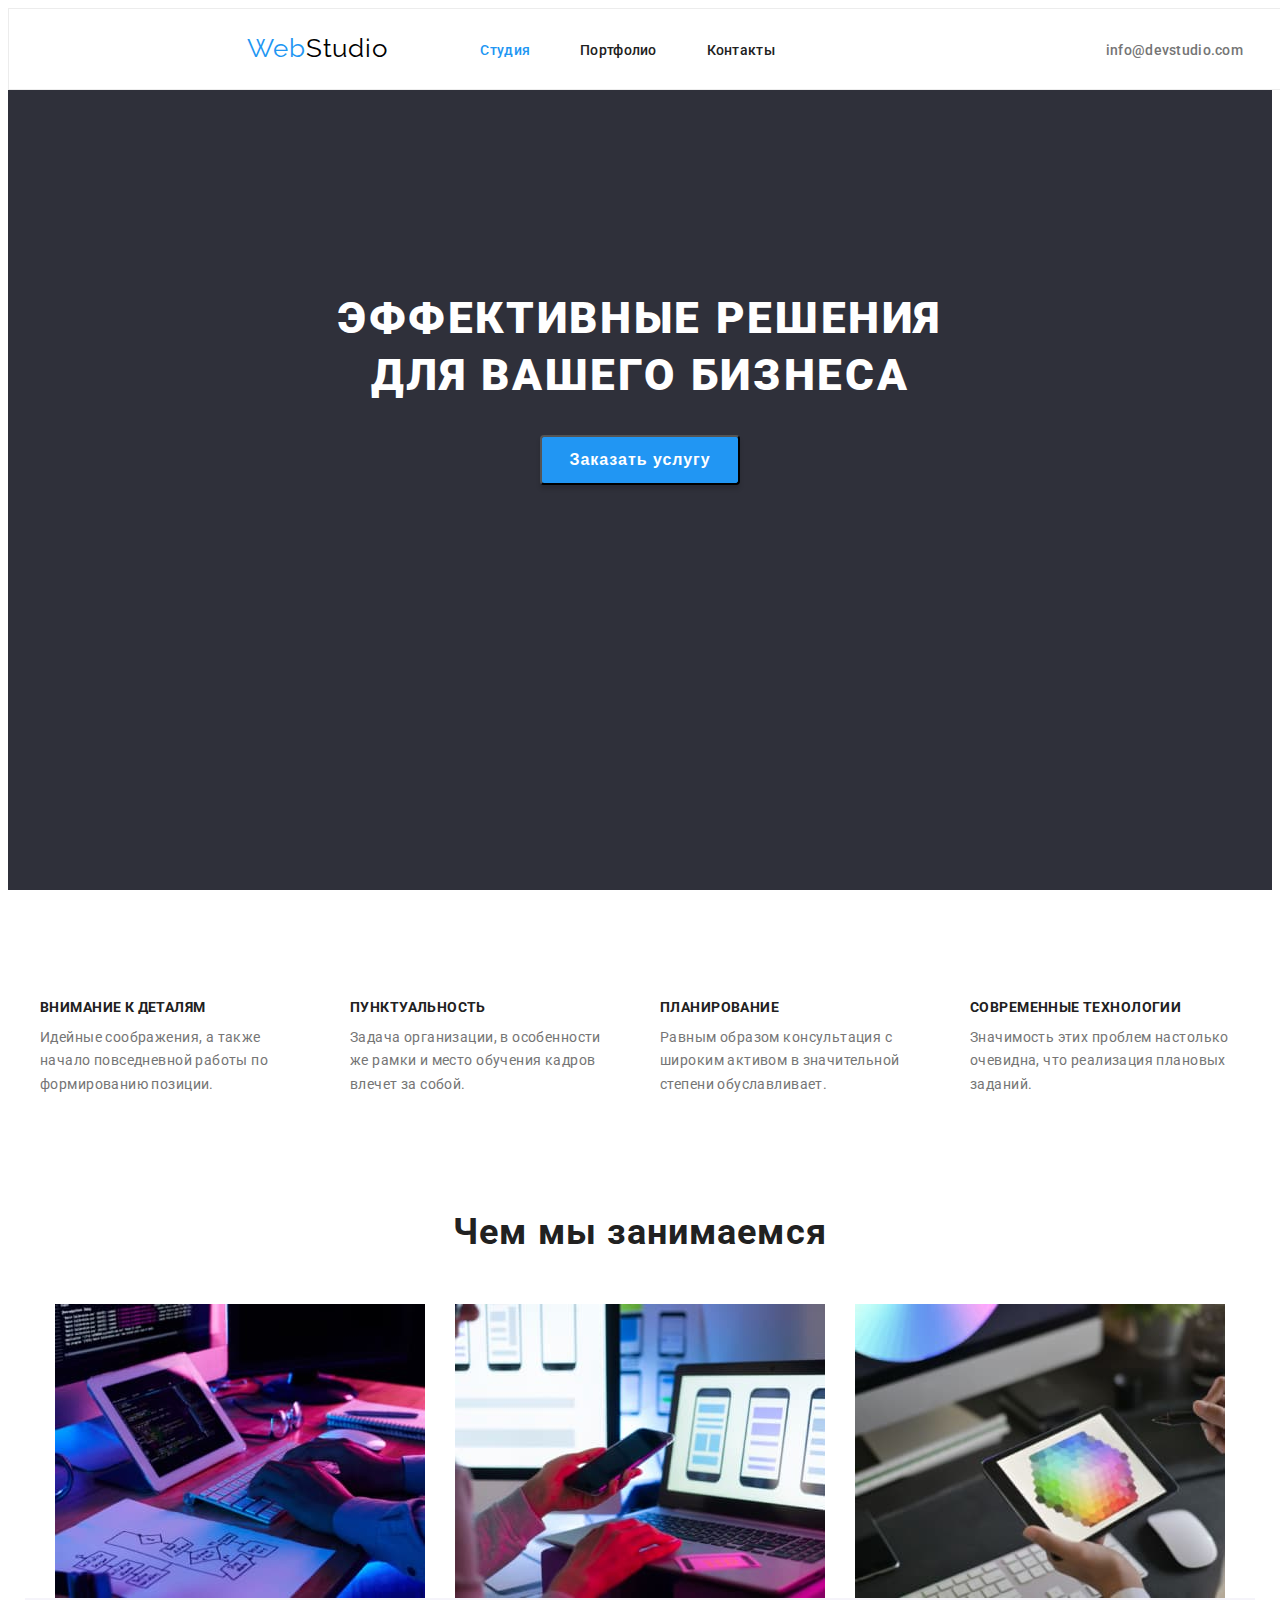
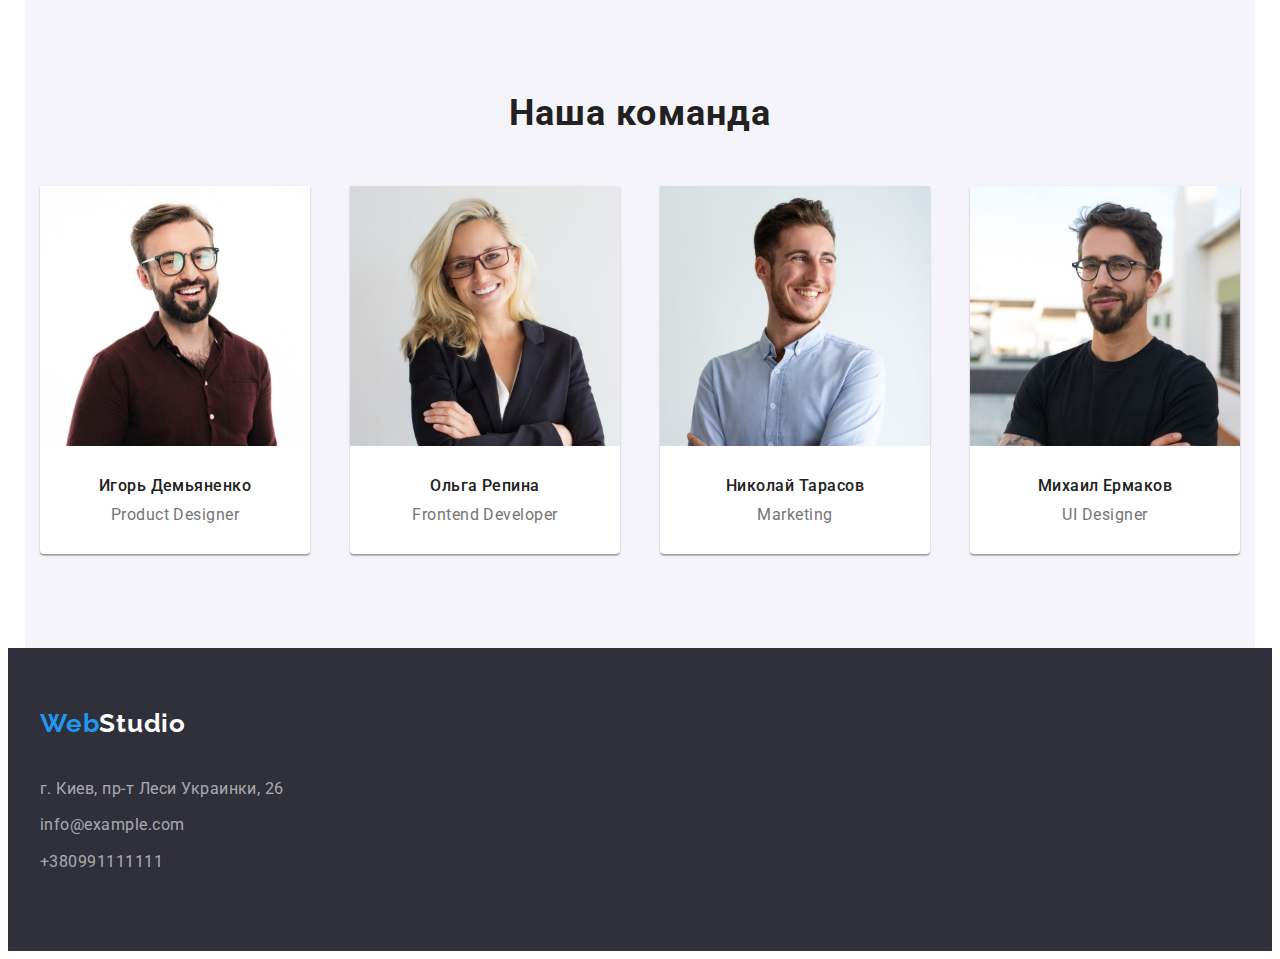
==== index.html @ 26796573 "9.12" ====
<!DOCTYPE html>
<html lang="ru">
<head>
    <meta charset="UTF-8">
    <meta http-equiv="X-UA-Compatible" content="IE=edge">
    <meta name="viewport" content="width=device-width, initial-scale=1.0">
    <title>Document</title>
    <link rel="preconnect" href="https://fonts.googleapis.com">
    <link rel="preconnect" href="https://fonts.gstatic.com" crossorigin>
    <link href="https://fonts.googleapis.com/css2?family=Raleway:wght@700&family=Roboto:wght@400;500;700;900&display=swap" rel="stylesheet">
    <link rel="stylesheet" href="https://cdnjs.cloudflare.com/ajax/libs/modern-normalize/1.1.0/modern-normalize.min.css" integrity="sha512-wpPYUAdjBVSE4KJnH1VR1HeZfpl1ub8YT/NKx4PuQ5NmX2tKuGu6U/JRp5y+Y8XG2tV+wKQpNHVUX03MfMFn9Q==" crossorigin="anonymous" referrerpolicy="no-referrer" />
    <link rel="stylesheet" href="./css/style.css">
</head>
<body class="body">

    <!--Шапка сайта-->

    <header>
        <div class="header container">
           
            <a class="logo" href=""> <span class="web-style">Web</span><span class="studio-style">Studio</span> </a>
     
            <nav class="nav-box">
                <ul class="nav-links">
                    <li class="nav-items"><a href="" class="nav-link active-page">Студия</a></li>
                    <li class="nav-items"><a href="portfolio.html" class="nav-link">Портфолио</a></li>
                    <li class="nav-items"><a href="" class="nav-link">Контакты</a></li>
                </ul>
                <ul class="link-box">
                    <li><a href="mailto:info@devstudio.com" class="link-box_mail">info@devstudio.com</a></li>
                    <li></li><a href="tel:+380961111111" class="link-box_phone">+380961111111</a></li>
                </ul>
            </nav>
        </div>

    </header>
       
    <main>
        
        <!-- Герой -->

        <section class="hero-box">
            <div class="container">
                <h1 class="slogan-box">Эффективные решения для вашего бизнеса</h1>
                <button type="button" class="button"> Заказать услугу</button>
            </div>
            
        </section>
        
        <!-- Инструменты работы -->
        
        <section class="work-tools">
            <div class="work-box">
                <ul class="work-tools_box container">
                    <li class="work-tools_list">
                        <h3 class="work-tools_name">Внимание к деталям</h3>
                        <p class="work-tools_text">Идейные соображения, а также начало повседневной работы по формированию позиции.</p>
                    </li>
                    <li class="work-tools_list">
                        <h3 class="work-tools_name">Пунктуальность</h3>
                        <p class="work-tools_text">Задача организации, в особенности же рамки и место обучения кадров влечет за собой.</p>
                    </li>
                    <li class="work-tools_list">
                        <h3 class="work-tools_name">Планирование</h3>
                        <p class="work-tools_text">Равным образом консультация с широким активом в значительной степени обуславливает.</p>
                    </li>
                    <li class="work-tools_list">
                        <h3 class="work-tools_name">Современные технологии</h3>
                        <p class="work-tools_text">Значимость этих проблем настолько очевидна, что реализация плановых заданий.</p>
                    </li>
                </ul>
            </div>
        </section>
    
        <!--Чем занимаемся-->
        
        <section class="specification container">
            <h2>Чем мы занимаемся</h2>
            <div class="specification-box">
                <ul class="specification-list">
                    <li class="specification-item"><img src="./img/box1.jpg"
                        alt="Наша-спецификация-1"
                        width="370"
                        height="294"></li>
                    <li class="specification-item"><img src="./img/box2.jpg" 
                        alt="Наша-спецификация-2"
                        width="370"
                        height="294"></li>
                    <li class="specification-item"><img src="./img/box3.jpg" 
                        alt="Наша-спецификация-3"
                        width="370"
                        height="294"></li>
                </ul>    
            </div>
        </section>
        
        <!--Наша команда-->

        <section class="team container">
            <h2 class="team-name">Наша команда</h2>
            <ul class="team-list">
                <li class="team-item">
                    <img src="./img/img1.jpg" alt="Игорь Демьяненко" 
                    width="270" 
                    height="260">
                    <div class="team-card">
                        <h3 class="team-member-name">Игорь Демьяненко</h3>
                        <p class="team-member-specification">Product Designer</p>
                    </div>
                </li>
                <li class="team-item">
                    <img src="./img/img2.jpg" alt="Ольга Репина"
                    width="270" 
                    height="260">
                    <div class="team-card">
                        <h3 class="team-member-name">Ольга Репина</h3>
                        <p class="team-member-specification">Frontend Developer</p>
                    </div>
                </li>
                <li class="team-item">
                    <img src="./img/img3.jpg" alt="Николай Тарасов"
                    width="270" 
                    height="260">
                    <div class="team-card">
                        <h3 class="team-member-name">Николай Тарасов</h3>
                        <p class="team-member-specification">Marketing</p>
                    </div>
                </li>
                <li class="team-item">
                    <img src="./img/img4.jpg" alt="Михаил Ермаков"
                    width="270" 
                    height="260">
                    <div class="team-card">
                        <h3 class="team-member-name">Михаил Ермаков</h3>
                        <p class="team-member-specification">UI Designer</p>
                    </div>
                </li>
            </ul>
        </section>
    </main>

    <!-- Футер -->

    
    <footer class="footer">
        <div class="container">
            <a class="logo-footer" href=""> <span class="web-style-footer">Web</span><span class="studio-style-footer">Studio</span> </a>
            <address>
                <ul>
                    <li class="footer-box location">
                        <p class="footer-link">г. Киев, пр-т Леси Украинки, 26</p>
                    </li>
                    <li class="footer-box">
                        <a class="footer-link" href="mailto:info@example.com">info@example.com</a>
                    </li>
                    <li class="footer-box">
                        <a class="footer-link" href="tel:+380991111111">+380991111111</a>
                    </li>
                </ul>
            </address>
        </div>
    </footer>

</body>
</html>
---- css/style.css ----
:root {
    --theme-colour: #2196F3;

    --text-primary: #212121;
    --text-secondary: #757575;
    
    --primary-font: "Roboto";
    --secondary-font: "Raleway";
}

body {
    font-family: var(--primary-font);
}

ul {list-style: none;}

a {text-decoration: none;}

address {font-style: normal;}

h1,h2,h3,p{
    margin: auto;
}

img{
    display: block;
    margin: 0;
}

ul,li{
    padding: 0px;
}

h2{
    font-weight: bold;
    font-size: 36px;
    line-height: 1.2;
    text-align: center;
    letter-spacing: 0.03em;
    color: var(--text-primary);
    }
.container{
    width: 1200px;
    margin-left: auto;
    margin-right: auto;
    padding-left: 15px;
    padding-right: 15px;
        
    }

/*Стилизирование хедера*/

    .header{
        display: flex;
        align-items: center;
        justify-content: center;
        
        width: 1600px;
        
        left: 0px;
        top: 80px;
        
        border: 1px solid #ECECEC;
    }
   
    .logo{
        font-family: var(--secondary-font), sans-serif;
        font-style: normal;
        font-size: 26px;
        line-height: 1.2;
        letter-spacing: 0.03em;
        margin-right: 93px;
        padding-top: 24px;
        padding-bottom: 25px;  
        }

    .nav-links{
        display: flex;
        margin: 0;
        margin-right: 331px;
    }
    .nav-box{
        background: #FFFFFF;
        display: flex;
        align-items: center;
        
    }
    .web-style{
        color: #2196F3;
    }
    .studio-style{
        color: #000000;
    }
    .nav-items:not(:last-child){
        margin-right: 50px;
    }

    .nav-link:hover,
    .nav-link:focus{
        color: var(--theme-colour);
        }

    .nav-link{
        font-family: var(--primary-font);
        font-style: normal;
        font-weight: 500;
        font-size: 14px;
        line-height: 1.1;
        letter-spacing: 0.02em;
        color: var(--text-primary);}

    .active-page{
        color: var(--theme-colour);
        }
    .link-box{
        display: flex;
        margin-left: auto;
    }
    
    .link-box_mail,
    .link-box_phone{
        font-family: var(--primary-font);
        font-style: normal;
        font-weight: 500;
        font-size: 14px;
        line-height: 1.1;
        letter-spacing: 0.02em;
        color: var(--text-secondary); 
        }

    .link-box_mail:hover,
    .link-box_mail:focus,
    .link-box_phone:hover,
    .link-box_phone:focus{
        color: var(--theme-colour);
        }
    
    .link-box_mail{
        margin-right: 50px;
    }

    .hero-box{
        height: 600px;
        max-width: 1600px;
        background: #2F303A;
        margin: auto;
        padding-top: 200px;
    }

    .slogan-box{
        font-weight: 900;
        font-size: 44px;
        line-height: 1.3;
        text-align: center;
        letter-spacing: 0.06em;
        text-transform: uppercase;
        color: #FFFFFF;
        width: 696px;
        padding-bottom: 30px;
        }

    .button{
        width: 200px;
        height: 50px;
        background: #2196F3;
        box-shadow: 0px 4px 4px rgba(0, 0, 0, 0.15);
        border-radius: 4px;
        font-weight: bold;
        font-size: 16px;
        line-height: 30px;
        letter-spacing: 0.06em;
        color: #FFFFFF;
        margin: auto;
        display: block;
        }

    .button:hover{
        color: #188CE8;
    }
  
        /* Стилизирование инструментов работы */

    .work-tools{ 
        margin: 0;
        padding-top: 94px;
    }
    .work-box{
        margin: 0px;
    }
    .work-tools_box{
        display: flex;
        justify-content: space-between;
        
        width: 1200px;
    }

    .work-tools_list{
        width: 270px;
        height: 101px;
    }
    .work-tools_name{
        font-weight: bold;
        font-size: 14px;
        line-height: 1.1;
        letter-spacing: 0.03em;
        text-transform: uppercase;
        color: var(--text-primary);
        padding-bottom: 10px;
        }

    .work-tools_text{
        font-weight: normal;
        font-size: 14px;
        line-height: 1.7;
        letter-spacing: 0.03em;
        color:  var(--text-secondary);
        }
    
    /* Чем занимаемся */

    
    .specification{
        padding-top: 94px; 
    }

    .specification-box{
        display: flex;
        padding-top: 50px;
    }
    .specification-list{
        width: 1200px;
        display: flex;
        justify-content: space-around;
        margin: 0px;
    }
    .specification-item{
        display: flex;
        display: inline-block;
        
    }
    
    /* Стилизироваие блока структуры команды */
        
    .team{
        background: #F5F4FA;
        padding-top: 94px;
        padding-bottom: 94px;
    }
    .team-name{
        padding-bottom: 50px;
        
    }
    
    .team-member-name{
        font-weight: 500;
        font-size: 16px;
        line-height: 1.2;
        letter-spacing: 0.03em;
        color: var(--text-primary);
        padding-top: 30px;
        display: flex;
        justify-content: center;
        }

    .team-list{
        display: flex;
        justify-content: space-between;
        margin: 0px;
        
    }
    .team-item{
        background: #FFFFFF;
        box-shadow: 0px 1px 3px rgba(0, 0, 0, 0.12), 0px 1px 1px rgba(0, 0, 0, 0.14), 0px 2px 1px rgba(0, 0, 0, 0.2);
        border-radius: 0px 0px 4px 4px
        
    }
    .team-card{
        padding-bottom: 30px;
    }

    .team-member-specification{
        font-weight: normal;
        font-size: 16px;
        line-height: 1.2;
        letter-spacing: 0.03em;
        color: var(--text-secondary);
        padding-top: 10px;
        
        display: flex;
        justify-content: center;
        }

        /* Стилизирование футера */
    
    .footer{
        background: #2F303A;
        padding-top: 60px;
        padding-bottom: 60px
         }
     
    .logo-footer{
        display: inline-block;
        font-family: Raleway, sans-serif;
        font-style: normal;
        font-weight: 700;
        font-size: 26px;
        line-height: 1.2;
        letter-spacing: 0.03em;
        margin-bottom: 20px;
        }

    .footer-link{
        display: inline-block;
        font-style: normal;
        font-weight: 400;
        line-height: 1.7;
        letter-spacing: 0.03em;
        color: rgba(255, 255, 255, 0.6);
        }

    
    .footer-box{
        margin-bottom: 9px;
        }

    .footer-box:last-child {
        margin-bottom: 0;
        }

    .footer-link:hover,
    .footer-link:focus {
        color: #FFFFFF;
        }
    

    .studio-style-footer{
        font-weight: bold;
        font-size: 26px;
        line-height: 1.2;
        letter-spacing: 0.03em;
        color: #FFFFFF;
        }

    .logo-footer{
        font-weight: bold;
        font-size: 26px;
        line-height: 1.2;
        letter-spacing: 0.03em;
        color: #FFFFFF;
        }

    .web-style-footer{
        font-family: var(--secondary-font), sans-serif;
        font-size: 26px;
        line-height: 1.2;
        letter-spacing: 0.03em;
        color: #2196F3;
        }
      
    /* Стилизирование кнопок портфолио */

    .buttons{
        display: flex;
        justify-content: center;
        margin-top: 97px;
        margin-bottom: 50px;
    }

    .button-portfolio{
        font-family: var(--primary-font);
        font-weight: 500;
        font-size: 16px;
        line-height: 1.6;
        text-align: center;
        letter-spacing: 0.03em; 
        color: var(--text-primary);
        margin-right: 5px;
        padding-left: 22px;
        padding-right: 22px;
        height: 38px;
        background: #F5F4FA;
        border-radius: 4px;
        border: none;
    }

    .project{
        display: flex;
        flex-wrap: wrap;
        margin-top: 34px;
    }

    .project-name{
        font-family: var(--primary-font);
        font-style: normal;
        font-weight: bold;
        font-size: 18px;
        line-height: 2;
        letter-spacing: 0.06em;
        color: var(--text-primary);
        
    }
   .project-work{
        font-family: var(--primary-font);
        font-style: normal;
        font-weight: normal;
        font-size: 16px;
        line-height: 1.8;
        letter-spacing: 0.03em;
        color: var(--text-secondary);
        
    }
    .project-list{
        background: #FFFFFF;
       
        box-sizing: border-box;
        margin-bottom: 30px;
        margin-right: 30px;
    }
    .project-list:nth-child(3n+3) {
        margin-right: 0px;
    }
    
    .project-text{
       padding: 24px 20px 24px 20px; 
       border: 1px solid #EEEEEE;
    }
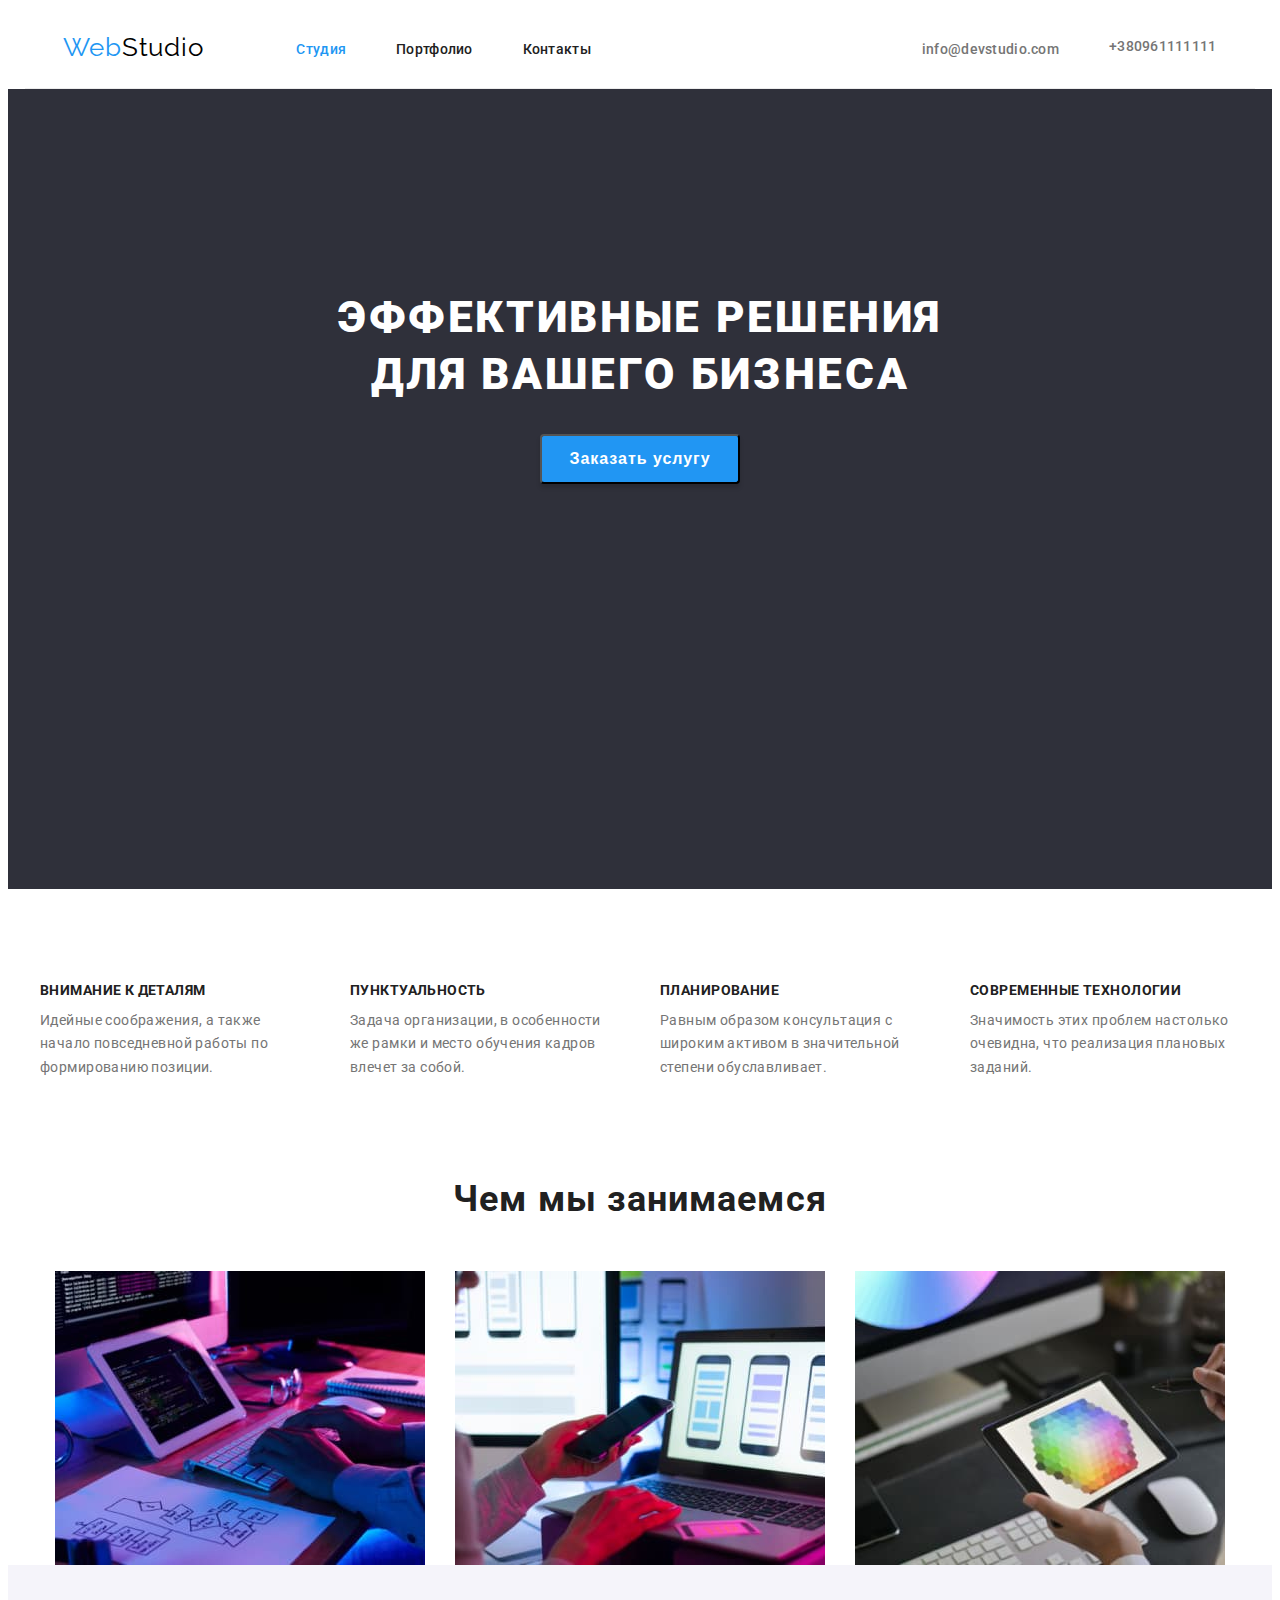
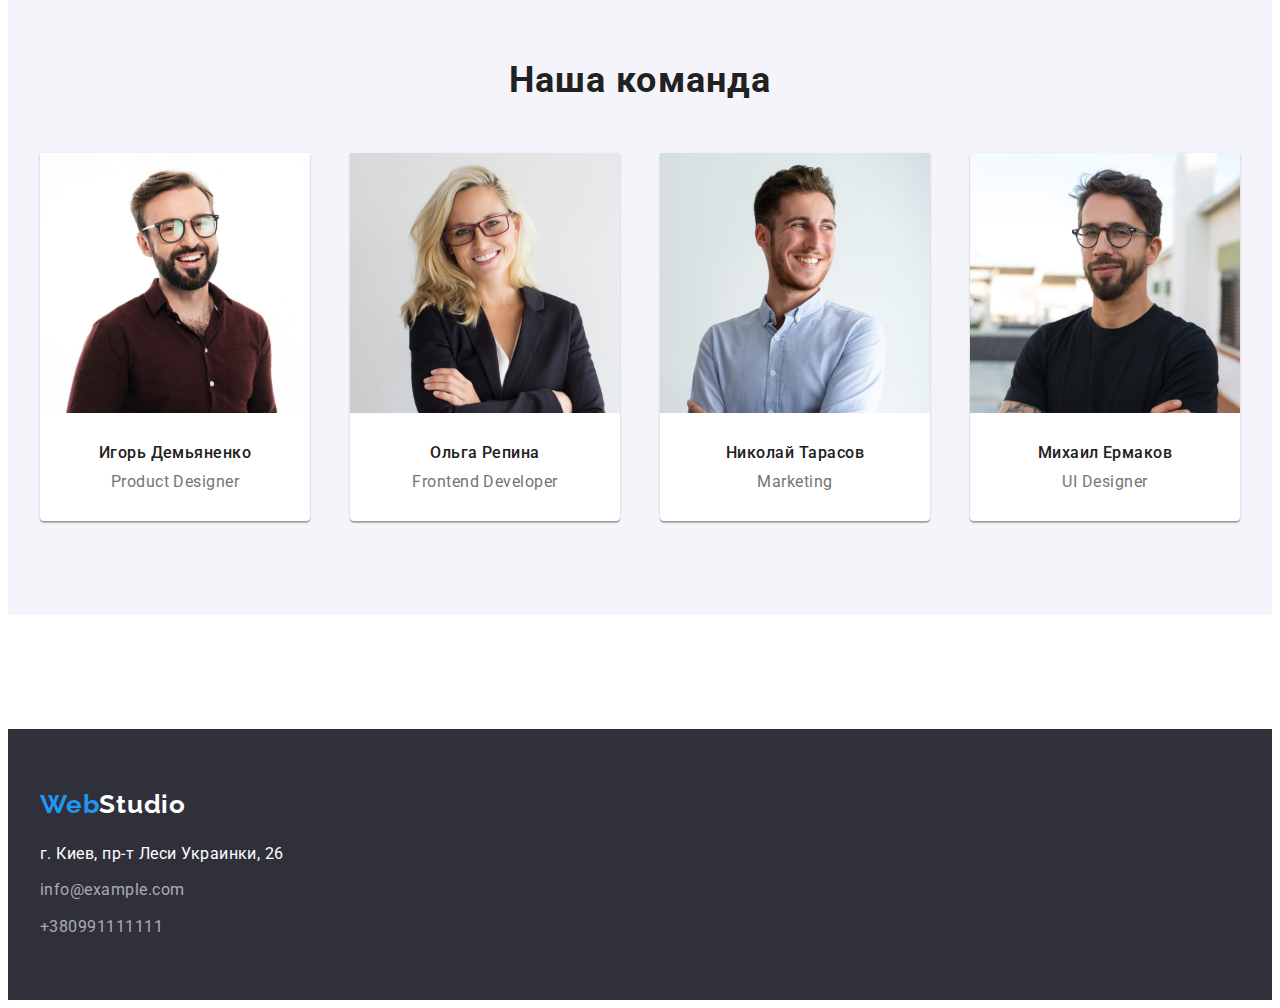
==== commit ac21ff24: "10,12,,,,15,13" ====
--- a/index.html
+++ b/index.html
@@ -15,7 +15,7 @@
 
     <!--Шапка сайта-->
 
-    <header>
+    <header class="head">
         <div class="header container">
            
             <a class="logo" href=""> <span class="web-style">Web</span><span class="studio-style">Studio</span> </a>
@@ -50,8 +50,8 @@
         <!-- Инструменты работы -->
         
         <section class="work-tools">
-            <div class="work-box">
-                <ul class="work-tools_box container">
+            <div class="container">
+                <ul class="work-tools_box ">
                     <li class="work-tools_list">
                         <h3 class="work-tools_name">Внимание к деталям</h3>
                         <p class="work-tools_text">Идейные соображения, а также начало повседневной работы по формированию позиции.</p>
@@ -74,9 +74,9 @@
     
         <!--Чем занимаемся-->
         
-        <section class="specification container">
+        <section class="specification">
             <h2>Чем мы занимаемся</h2>
-            <div class="specification-box">
+            <div class="specification-box container">
                 <ul class="specification-list">
                     <li class="specification-item"><img src="./img/box1.jpg"
                         alt="Наша-спецификация-1"
@@ -96,46 +96,48 @@
         
         <!--Наша команда-->
 
-        <section class="team container">
-            <h2 class="team-name">Наша команда</h2>
-            <ul class="team-list">
-                <li class="team-item">
-                    <img src="./img/img1.jpg" alt="Игорь Демьяненко" 
-                    width="270" 
-                    height="260">
-                    <div class="team-card">
-                        <h3 class="team-member-name">Игорь Демьяненко</h3>
-                        <p class="team-member-specification">Product Designer</p>
-                    </div>
-                </li>
-                <li class="team-item">
-                    <img src="./img/img2.jpg" alt="Ольга Репина"
-                    width="270" 
-                    height="260">
-                    <div class="team-card">
-                        <h3 class="team-member-name">Ольга Репина</h3>
-                        <p class="team-member-specification">Frontend Developer</p>
-                    </div>
-                </li>
-                <li class="team-item">
-                    <img src="./img/img3.jpg" alt="Николай Тарасов"
-                    width="270" 
-                    height="260">
-                    <div class="team-card">
-                        <h3 class="team-member-name">Николай Тарасов</h3>
-                        <p class="team-member-specification">Marketing</p>
-                    </div>
-                </li>
-                <li class="team-item">
-                    <img src="./img/img4.jpg" alt="Михаил Ермаков"
-                    width="270" 
-                    height="260">
-                    <div class="team-card">
-                        <h3 class="team-member-name">Михаил Ермаков</h3>
-                        <p class="team-member-specification">UI Designer</p>
-                    </div>
-                </li>
-            </ul>
+        <section class="team">
+            <div class="container">
+                <h2 class="team-name">Наша команда</h2>
+                <ul class="team-list">
+                    <li class="team-item">
+                        <img src="./img/img1.jpg" alt="Игорь Демьяненко" 
+                        width="270" 
+                        height="260">
+                        <div class="team-card">
+                            <h3 class="team-member-name">Игорь Демьяненко</h3>
+                            <p class="team-member-specification">Product Designer</p>
+                        </div>
+                    </li>
+                    <li class="team-item">
+                        <img src="./img/img2.jpg" alt="Ольга Репина"
+                        width="270" 
+                        height="260">
+                        <div class="team-card">
+                            <h3 class="team-member-name">Ольга Репина</h3>
+                            <p class="team-member-specification">Frontend Developer</p>
+                        </div>
+                    </li>
+                    <li class="team-item">
+                        <img src="./img/img3.jpg" alt="Николай Тарасов"
+                        width="270" 
+                        height="260">
+                        <div class="team-card">
+                            <h3 class="team-member-name">Николай Тарасов</h3>
+                            <p class="team-member-specification">Marketing</p>
+                        </div>
+                    </li>
+                    <li class="team-item">
+                        <img src="./img/img4.jpg" alt="Михаил Ермаков"
+                        width="270" 
+                        height="260">
+                        <div class="team-card">
+                            <h3 class="team-member-name">Михаил Ермаков</h3>
+                            <p class="team-member-specification">UI Designer</p>
+                        </div>
+                    </li>
+                </ul>
+            </div>
         </section>
     </main>
 
@@ -147,8 +149,8 @@
             <a class="logo-footer" href=""> <span class="web-style-footer">Web</span><span class="studio-style-footer">Studio</span> </a>
             <address>
                 <ul>
-                    <li class="footer-box location">
-                        <p class="footer-link">г. Киев, пр-т Леси Украинки, 26</p>
+                    <li class="footer-box">
+                        <p class="footer-link location">г. Киев, пр-т Леси Украинки, 26</p>
                     </li>
                     <li class="footer-box">
                         <a class="footer-link" href="mailto:info@example.com">info@example.com</a>
--- a/css/style.css
+++ b/css/style.css
@@ -12,7 +12,10 @@
     font-family: var(--primary-font);
 }
 
-ul {list-style: none;}
+ul,li {
+    list-style: none;
+    margin: 0px;
+}
 
 a {text-decoration: none;}
 
@@ -54,15 +57,11 @@
         display: flex;
         align-items: center;
         justify-content: center;
-        
-        width: 1600px;
-        
         left: 0px;
         top: 80px;
-        
-        border: 1px solid #ECECEC;
-    }
-   
+        border-bottom: 1px solid #ECECEC;
+    }
+    
     .logo{
         font-family: var(--secondary-font), sans-serif;
         font-style: normal;
@@ -182,16 +181,12 @@
 
     .work-tools{ 
         margin: 0;
-        padding-top: 94px;
-    }
-    .work-box{
-        margin: 0px;
-    }
+        margin-top: 94px;
+    }
+    
     .work-tools_box{
         display: flex;
         justify-content: space-between;
-        
-        width: 1200px;
     }
 
     .work-tools_list{
@@ -205,7 +200,7 @@
         letter-spacing: 0.03em;
         text-transform: uppercase;
         color: var(--text-primary);
-        padding-bottom: 10px;
+        margin-bottom: 10px;
         }
 
     .work-tools_text{
@@ -220,12 +215,12 @@
 
     
     .specification{
-        padding-top: 94px; 
+        margin-top: 94px; 
     }
 
     .specification-box{
         display: flex;
-        padding-top: 50px;
+        margin-top: 50px;
     }
     .specification-list{
         width: 1200px;
@@ -245,9 +240,10 @@
         background: #F5F4FA;
         padding-top: 94px;
         padding-bottom: 94px;
+        margin-bottom: 114px;
     }
     .team-name{
-        padding-bottom: 50px;
+        margin-bottom: 50px;
         
     }
     
@@ -271,11 +267,10 @@
     .team-item{
         background: #FFFFFF;
         box-shadow: 0px 1px 3px rgba(0, 0, 0, 0.12), 0px 1px 1px rgba(0, 0, 0, 0.14), 0px 2px 1px rgba(0, 0, 0, 0.2);
-        border-radius: 0px 0px 4px 4px
-        
+        border-radius: 0px 0px 4px 4px 
     }
     .team-card{
-        padding-bottom: 30px;
+        margin-bottom: 30px;
     }
 
     .team-member-specification{
@@ -317,7 +312,9 @@
         letter-spacing: 0.03em;
         color: rgba(255, 255, 255, 0.6);
         }
-
+    .location{
+        color: #FFFFFF;
+    }
     
     .footer-box{
         margin-bottom: 9px;
@@ -362,8 +359,7 @@
     .buttons{
         display: flex;
         justify-content: center;
-        margin-top: 97px;
-        margin-bottom: 50px;
+        padding-top: 99px;
     }
 
     .button-portfolio{
@@ -421,9 +417,13 @@
     }
     
     .project-text{
-       padding: 24px 20px 24px 20px; 
+       padding: 20px 24px 20px 24px; 
        border: 1px solid #EEEEEE;
     }
+    .portfolio-box{
+        
+        padding-bottom: 89px;
+    }
     
     
     
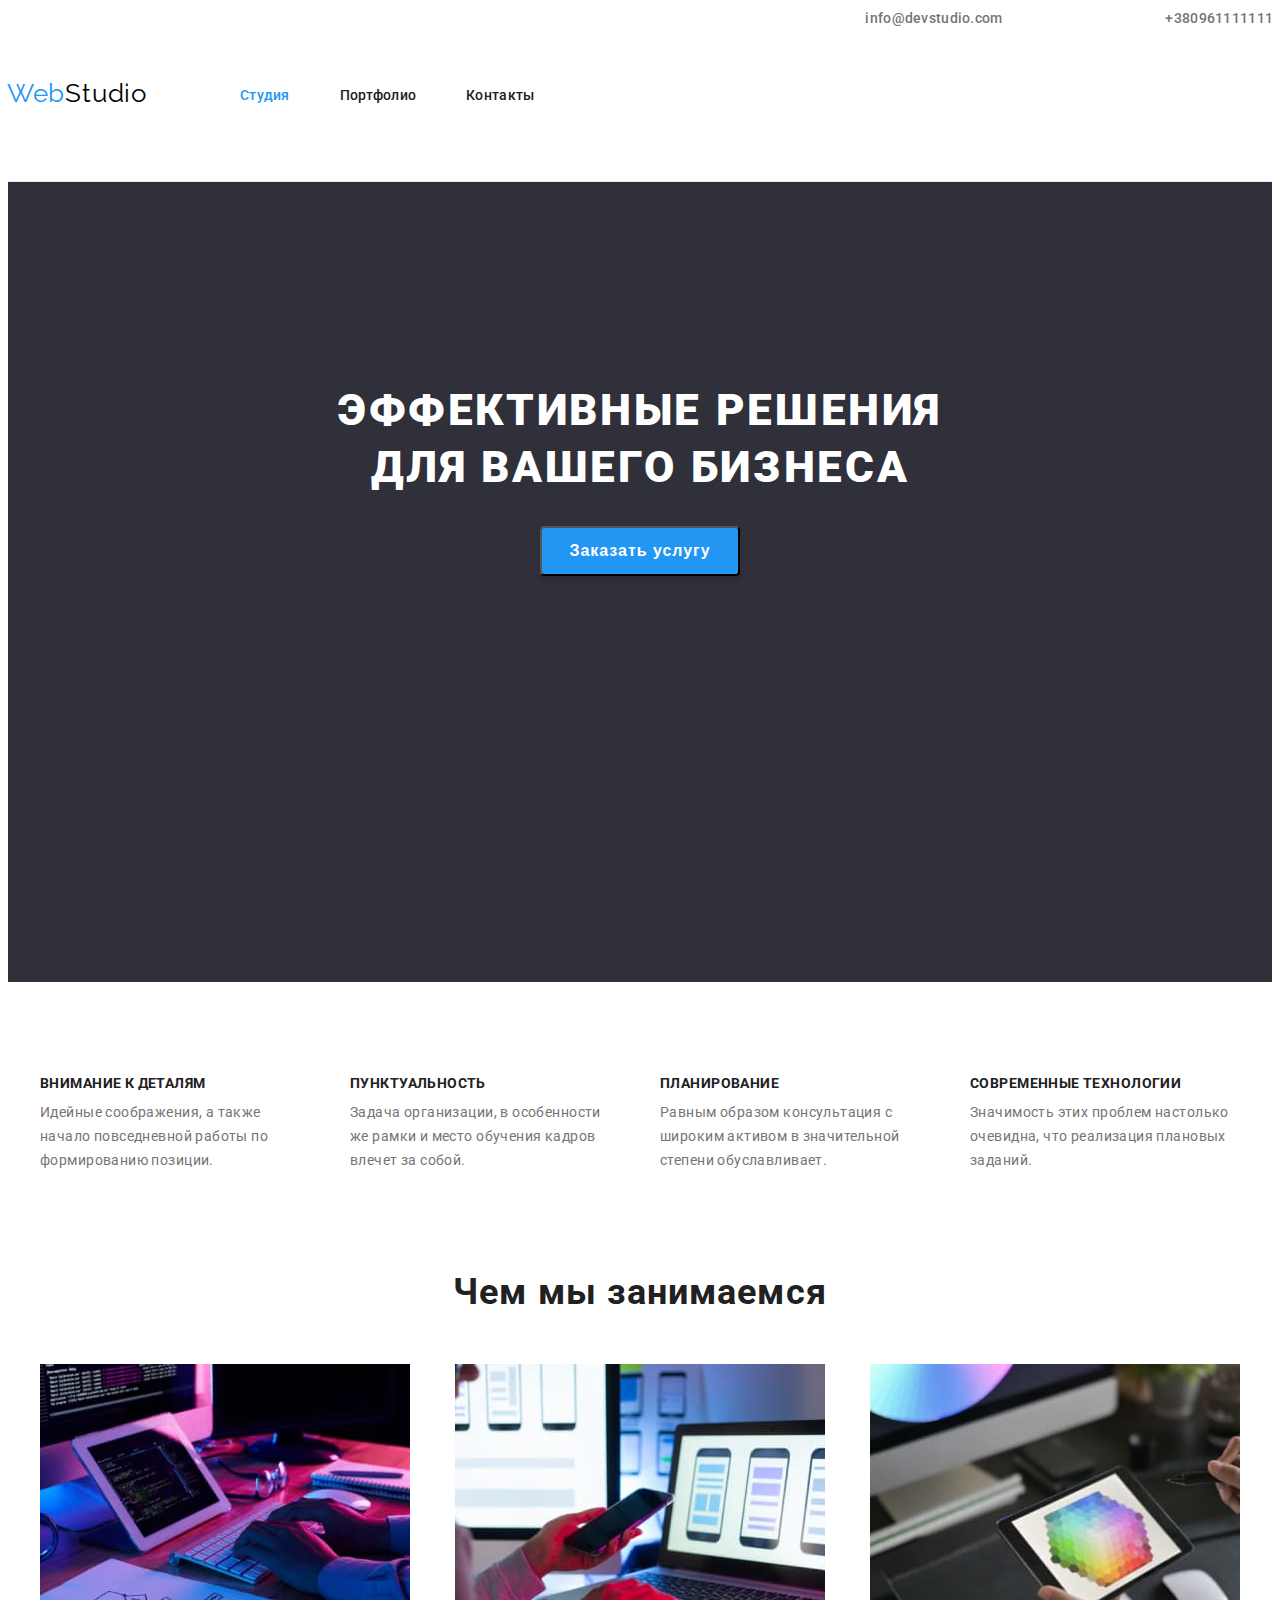
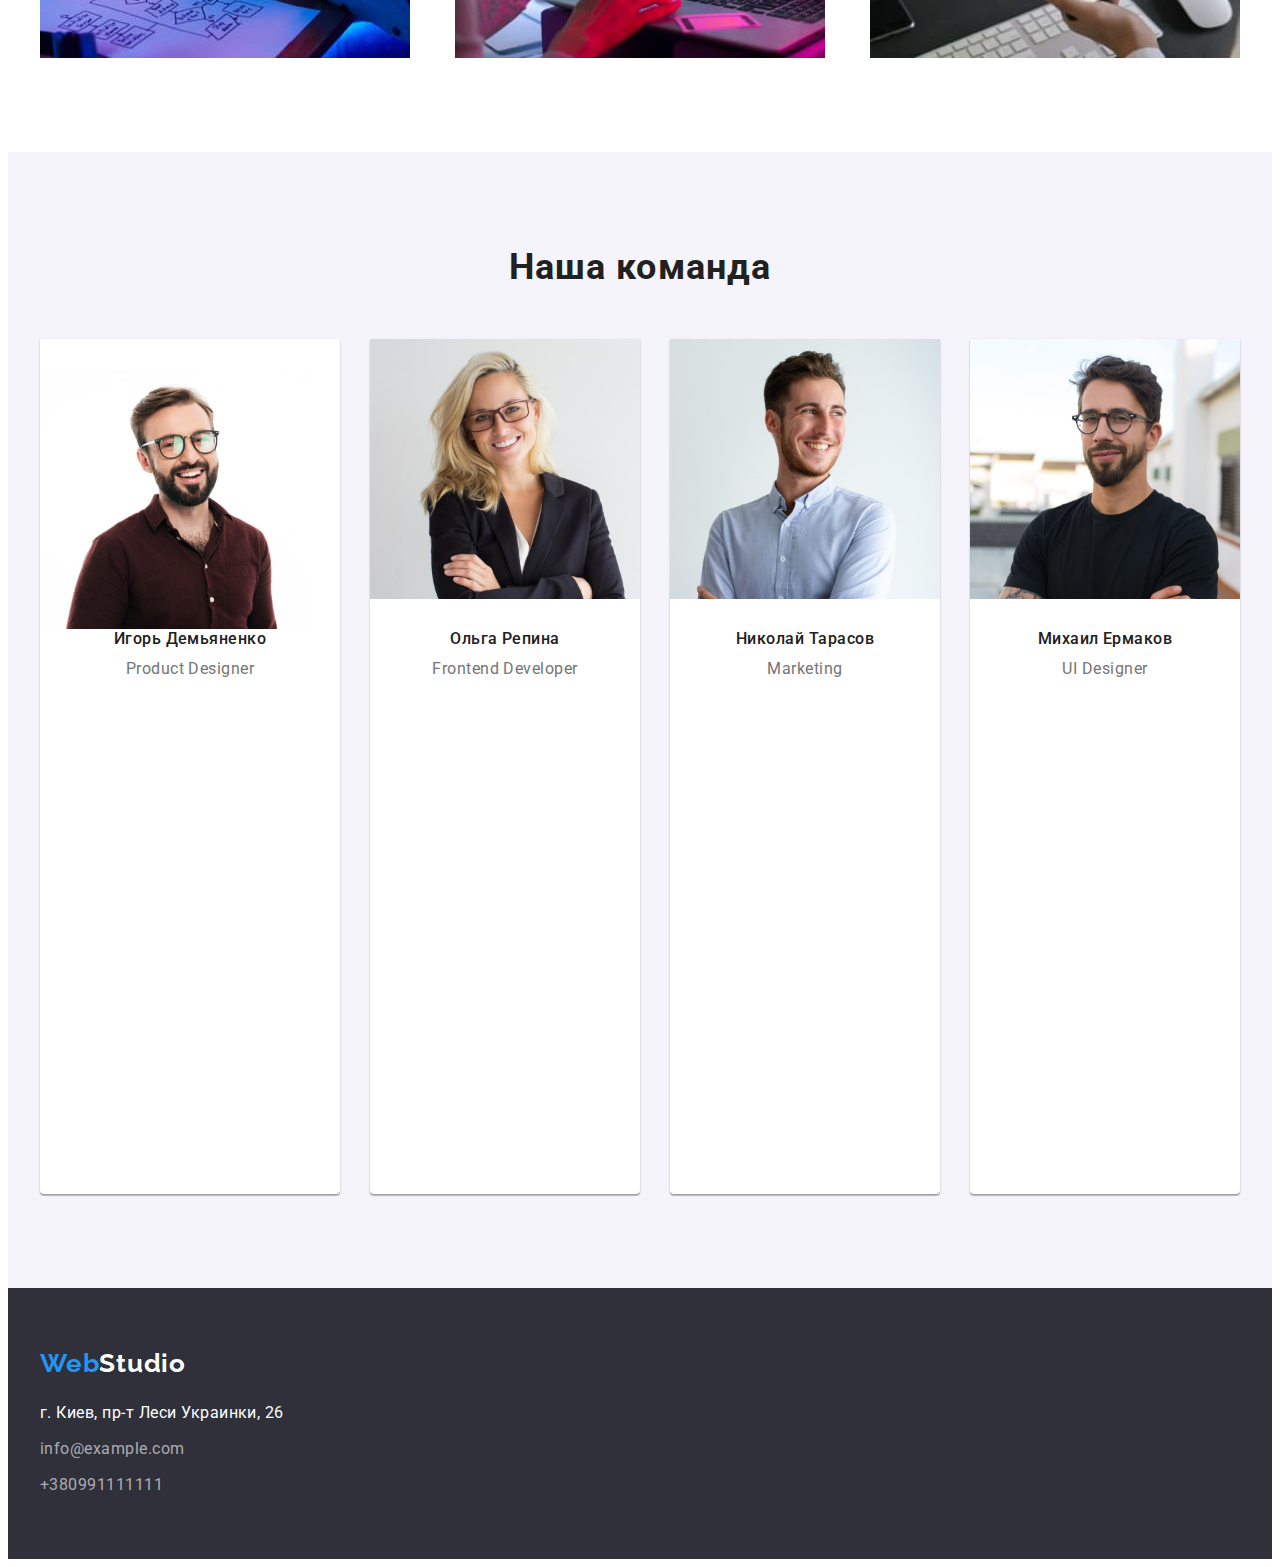
==== commit badbc727: "22:22" ====
--- a/index.html
+++ b/index.html
@@ -18,17 +18,26 @@
     <header class="head">
         <div class="header container">
            
-            <a class="logo" href=""> <span class="web-style">Web</span><span class="studio-style">Studio</span> </a>
+            <a class="logo" href="index.html"> <span class="web-style">Web</span><span class="studio-style">Studio</span> </a>
      
             <nav class="nav-box">
                 <ul class="nav-links">
-                    <li class="nav-items"><a href="" class="nav-link active-page">Студия</a></li>
+                    <li class="nav-items"><a href="index.html" class="nav-link active-page">Студия</a></li>
                     <li class="nav-items"><a href="portfolio.html" class="nav-link">Портфолио</a></li>
                     <li class="nav-items"><a href="" class="nav-link">Контакты</a></li>
                 </ul>
                 <ul class="link-box">
-                    <li><a href="mailto:info@devstudio.com" class="link-box_mail">info@devstudio.com</a></li>
-                    <li></li><a href="tel:+380961111111" class="link-box_phone">+380961111111</a></li>
+                    <li>
+                        <a href="mailto:info@devstudio.com" class="link-box_mail">info@devstudio.com</a>
+                        <a href="">
+                            <svg>
+                                <use href="img/svg/envelope.svg#icon-envelope"></use>
+                            </svg>
+                        </a>
+                    </li>
+                    <li>
+                        <a href="tel:+380961111111" class="link-box_phone">+380961111111</a>
+                    </li>
                 </ul>
             </nav>
         </div>
@@ -75,39 +84,74 @@
         <!--Чем занимаемся-->
         
         <section class="specification">
-            <h2>Чем мы занимаемся</h2>
-            <div class="specification-box container">
-                <ul class="specification-list">
-                    <li class="specification-item"><img src="./img/box1.jpg"
-                        alt="Наша-спецификация-1"
-                        width="370"
-                        height="294"></li>
-                    <li class="specification-item"><img src="./img/box2.jpg" 
-                        alt="Наша-спецификация-2"
-                        width="370"
-                        height="294"></li>
-                    <li class="specification-item"><img src="./img/box3.jpg" 
-                        alt="Наша-спецификация-3"
-                        width="370"
-                        height="294"></li>
-                </ul>    
-            </div>
+            <div class="container">
+                <h2>Чем мы занимаемся</h2>
+                <div class="specification-box">
+                    <ul class="specification-list">
+                        <li class="specification-item"><img src="./img/box1.jpg"
+                            alt="Наша-спецификация-1"
+                            width="370"
+                            height="294"></li>
+                        <li class="specification-item"><img src="./img/box2.jpg" 
+                            alt="Наша-спецификация-2"
+                            width="370"
+                            height="294"></li>
+                        <li class="specification-item"><img src="./img/box3.jpg" 
+                            alt="Наша-спецификация-3"
+                            width="370"
+                            height="294"></li>
+                    </ul>    
+                </div>
+            </div>
+            
         </section>
         
         <!--Наша команда-->
 
         <section class="team">
-            <div class="container">
-                <h2 class="team-name">Наша команда</h2>
+            <h2 class="team-name">Наша команда</h2>
+            <div class="container">
                 <ul class="team-list">
                     <li class="team-item">
-                        <img src="./img/img1.jpg" alt="Игорь Демьяненко" 
-                        width="270" 
-                        height="260">
-                        <div class="team-card">
+                        
+                        <div class="team-card">
+                            <img src="./img/img1.jpg" alt="Игорь Демьяненко" 
+                            width="270" 
+                            height="260">
                             <h3 class="team-member-name">Игорь Демьяненко</h3>
                             <p class="team-member-specification">Product Designer</p>
-                        </div>
+                            <ul class="social-links">
+                                <li class="social-link">
+                                    <a class="link-icon" href="#">
+                                        <svg class="social-icon" width="20" height="20">
+                                            <use href="./img/svg/instagram.svg#icon-instagram-2"></use>
+                                        </svg>
+                                    </a>
+                                </li>
+                                <li>
+                                    <a href="#">
+                                        <svg>
+                                            <use href=""></use>
+                                        </svg>
+                                    </a>
+                                </li>
+                                <li>
+                                    <a href="#">
+                                        <svg>
+                                            <use href=""></use>
+                                        </svg>
+                                    </a>
+                                </li>
+                                <li>
+                                    <a href="#">
+                                        <svg>
+                                            <use href=""></use>
+                                        </svg>
+                                    </a>
+                                </li>
+                            </ul>
+                        </div>
+                        
                     </li>
                     <li class="team-item">
                         <img src="./img/img2.jpg" alt="Ольга Репина"
@@ -146,7 +190,7 @@
     
     <footer class="footer">
         <div class="container">
-            <a class="logo-footer" href=""> <span class="web-style-footer">Web</span><span class="studio-style-footer">Studio</span> </a>
+            <a class="logo-footer" href="index.html"> <span class="web-style-footer">Web</span><span class="studio-style-footer">Studio</span> </a>
             <address>
                 <ul>
                     <li class="footer-box">
--- a/css/style.css
+++ b/css/style.css
@@ -53,13 +53,17 @@
 
 /*Стилизирование хедера*/
 
+    .head{
+        border-bottom: 1px solid #ECECEC;
+    }
+
     .header{
         display: flex;
         align-items: center;
         justify-content: center;
         left: 0px;
         top: 80px;
-        border-bottom: 1px solid #ECECEC;
+        
     }
     
     .logo{
@@ -140,7 +144,7 @@
 
     .hero-box{
         height: 600px;
-        max-width: 1600px;
+        /* max-width: 1600px; */
         background: #2F303A;
         margin: auto;
         padding-top: 200px;
@@ -181,7 +185,7 @@
 
     .work-tools{ 
         margin: 0;
-        margin-top: 94px;
+        padding-top: 94px;
     }
     
     .work-tools_box{
@@ -215,7 +219,8 @@
 
     
     .specification{
-        margin-top: 94px; 
+        padding-top: 94px; 
+        padding-bottom: 94px;
     }
 
     .specification-box{
@@ -225,7 +230,7 @@
     .specification-list{
         width: 1200px;
         display: flex;
-        justify-content: space-around;
+        justify-content: space-between;
         margin: 0px;
     }
     .specification-item{
@@ -240,7 +245,6 @@
         background: #F5F4FA;
         padding-top: 94px;
         padding-bottom: 94px;
-        margin-bottom: 114px;
     }
     .team-name{
         margin-bottom: 50px;
@@ -253,7 +257,6 @@
         line-height: 1.2;
         letter-spacing: 0.03em;
         color: var(--text-primary);
-        padding-top: 30px;
         display: flex;
         justify-content: center;
         }
@@ -271,6 +274,7 @@
     }
     .team-card{
         margin-bottom: 30px;
+        margin-top: 30px;
     }
 
     .team-member-specification{
@@ -359,7 +363,7 @@
     .buttons{
         display: flex;
         justify-content: center;
-        padding-top: 99px;
+        margin-bottom: 50px;
     }
 
     .button-portfolio{
@@ -382,7 +386,7 @@
     .project{
         display: flex;
         flex-wrap: wrap;
-        margin-top: 34px;
+        
     }
 
     .project-name{
@@ -423,8 +427,9 @@
     .portfolio-box{
         
         padding-bottom: 89px;
-    }
-    
-    
-    
-    +        padding-top: 99px;
+        margin-bottom: 34px;
+    }
+    
+    
+    /* SVG файлы */
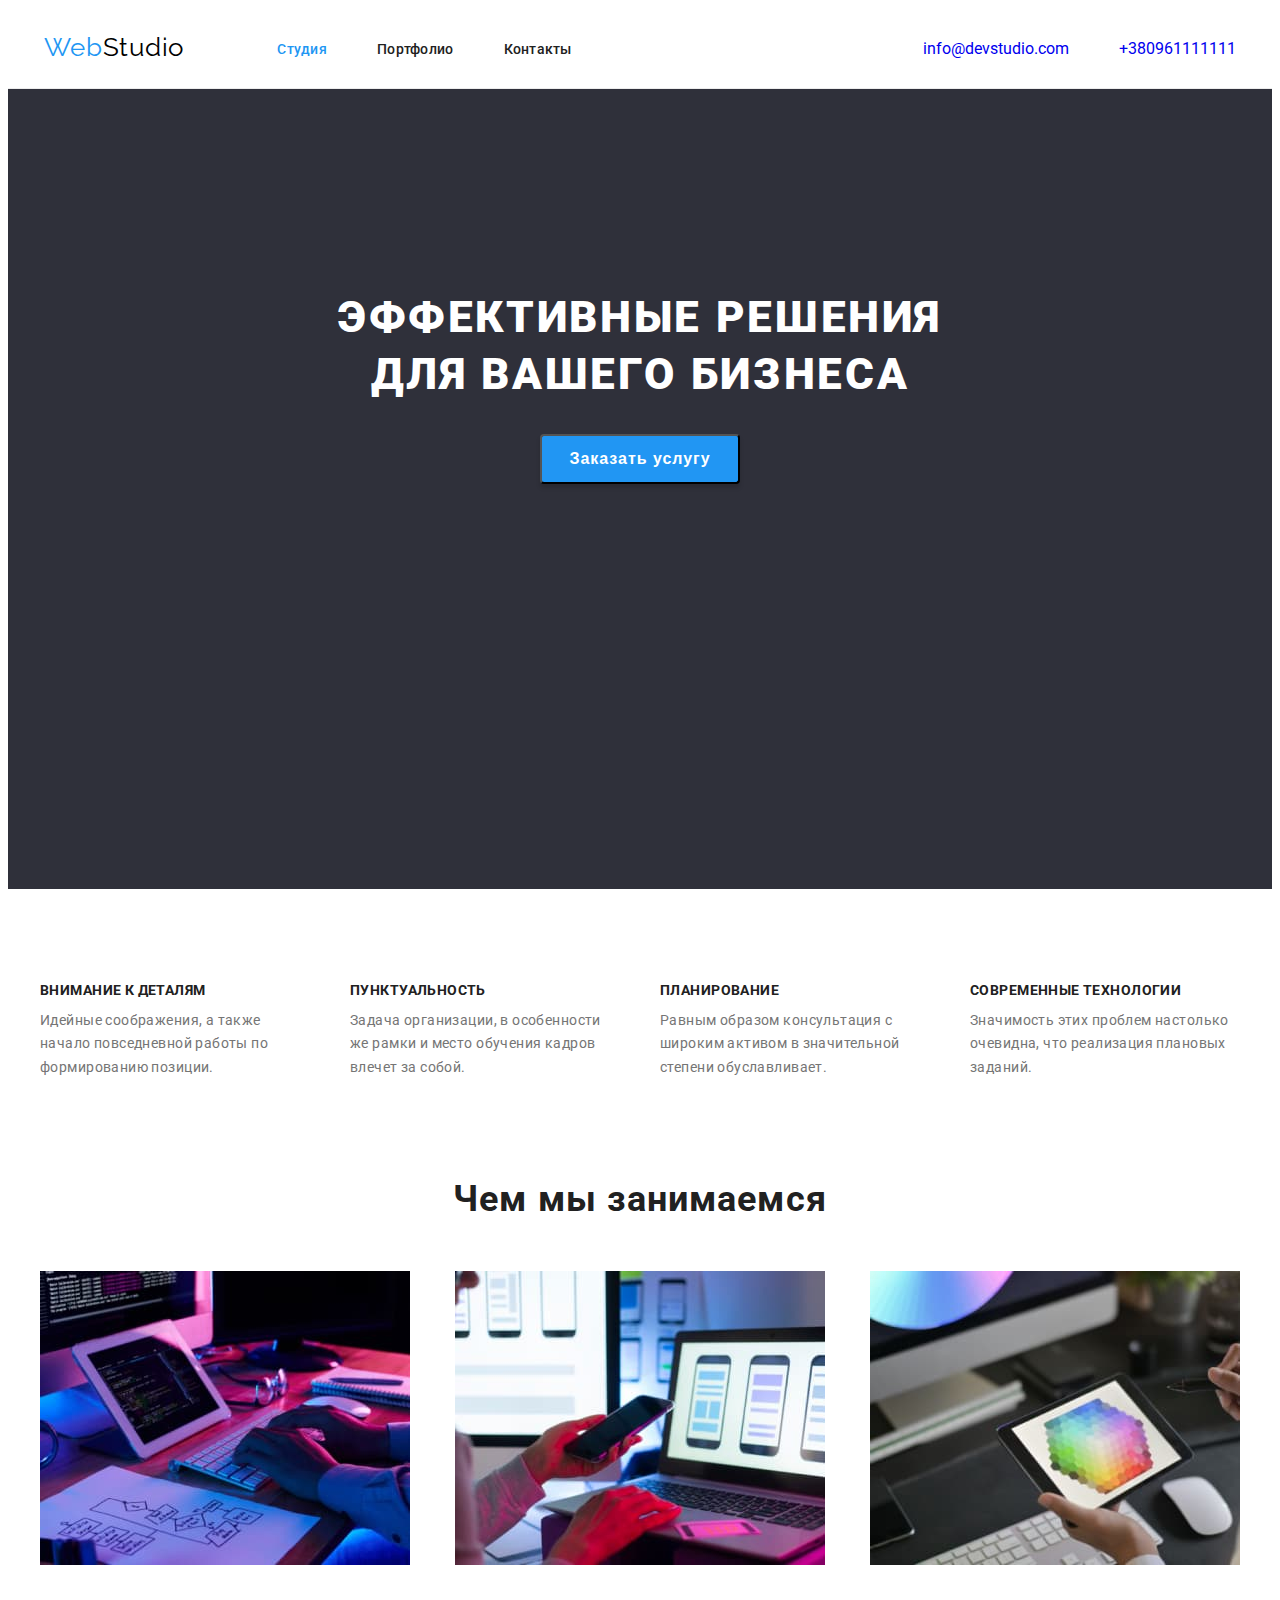
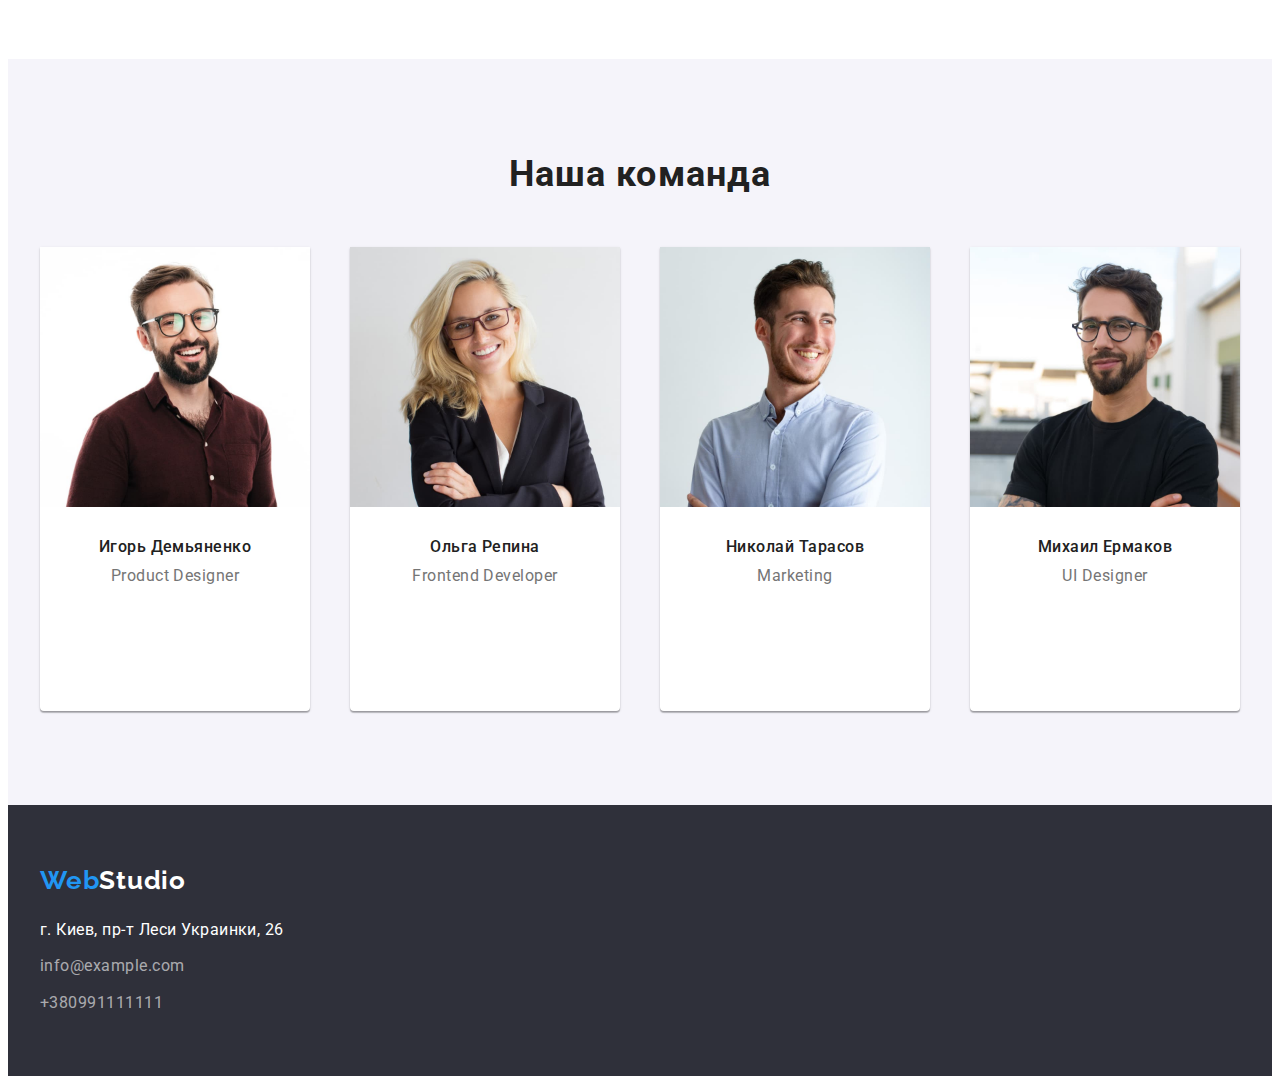
==== commit 0e4edd81: "Добавляем иконки" ====
--- a/index.html
+++ b/index.html
@@ -27,12 +27,12 @@
                     <li class="nav-items"><a href="" class="nav-link">Контакты</a></li>
                 </ul>
                 <ul class="link-box">
-                    <li>
-                        <a href="mailto:info@devstudio.com" class="link-box_mail">info@devstudio.com</a>
-                        <a href="">
-                            <svg>
-                                <use href="img/svg/envelope.svg#icon-envelope"></use>
+                    <li class="mail">
+                        <a href="mailto:info@devstudio.com" class="link-box_mail">
+                            <svg class="card-icon" width="16" height="12">
+                                <use href="./img/svg/envelope.svg#icon-envelope"></use>
                             </svg>
+                            info@devstudio.com
                         </a>
                     </li>
                     <li>
@@ -113,7 +113,6 @@
             <div class="container">
                 <ul class="team-list">
                     <li class="team-item">
-                        
                         <div class="team-card">
                             <img src="./img/img1.jpg" alt="Игорь Демьяненко" 
                             width="270" 
@@ -128,24 +127,24 @@
                                         </svg>
                                     </a>
                                 </li>
-                                <li>
-                                    <a href="#">
-                                        <svg>
-                                            <use href=""></use>
-                                        </svg>
-                                    </a>
-                                </li>
-                                <li>
-                                    <a href="#">
-                                        <svg>
-                                            <use href=""></use>
-                                        </svg>
-                                    </a>
-                                </li>
-                                <li>
-                                    <a href="#">
-                                        <svg>
-                                            <use href=""></use>
+                                <li class="social-link">
+                                    <a class="link-icon" href="#">
+                                        <svg class="social-icon" width="20" height="20">
+                                            <use href="./img/svg/instagram.svg#icon-instagram-2"></use>
+                                        </svg>
+                                    </a>
+                                </li>
+                                <li class="social-link">
+                                    <a class="link-icon" href="#">
+                                        <svg class="social-icon" width="20" height="20">
+                                            <use href="./img/svg/instagram.svg#icon-instagram-2"></use>
+                                        </svg>
+                                    </a>
+                                </li>
+                                <li class="social-link">
+                                    <a class="link-icon" href="#">
+                                        <svg class="social-icon" width="20" height="20">
+                                            <use href="./img/svg/instagram.svg#icon-instagram-2"></use>
                                         </svg>
                                     </a>
                                 </li>
@@ -154,28 +153,28 @@
                         
                     </li>
                     <li class="team-item">
-                        <img src="./img/img2.jpg" alt="Ольга Репина"
-                        width="270" 
-                        height="260">
-                        <div class="team-card">
+                        <div class="team-card">
+                            <img src="./img/img2.jpg" alt="Ольга Репина"
+                            width="270" 
+                            height="260">
                             <h3 class="team-member-name">Ольга Репина</h3>
                             <p class="team-member-specification">Frontend Developer</p>
                         </div>
                     </li>
                     <li class="team-item">
-                        <img src="./img/img3.jpg" alt="Николай Тарасов"
-                        width="270" 
-                        height="260">
-                        <div class="team-card">
+                        <div class="team-card">
+                            <img src="./img/img3.jpg" alt="Николай Тарасов"
+                            width="270" 
+                            height="260">
                             <h3 class="team-member-name">Николай Тарасов</h3>
                             <p class="team-member-specification">Marketing</p>
                         </div>
                     </li>
                     <li class="team-item">
-                        <img src="./img/img4.jpg" alt="Михаил Ермаков"
-                        width="270" 
-                        height="260">
-                        <div class="team-card">
+                        <div class="team-card">
+                            <img src="./img/img4.jpg" alt="Михаил Ермаков"
+                            width="270" 
+                            height="260">
                             <h3 class="team-member-name">Михаил Ермаков</h3>
                             <p class="team-member-specification">UI Designer</p>
                         </div>
--- a/css/style.css
+++ b/css/style.css
@@ -120,6 +120,11 @@
         margin-left: auto;
     }
     
+    .card-icon{
+        color: #757575;
+    }
+    
+    }
     .link-box_mail,
     .link-box_phone{
         font-family: var(--primary-font);
@@ -259,6 +264,7 @@
         color: var(--text-primary);
         display: flex;
         justify-content: center;
+        margin-top: 30px;
         }
 
     .team-list{
@@ -274,7 +280,6 @@
     }
     .team-card{
         margin-bottom: 30px;
-        margin-top: 30px;
     }
 
     .team-member-specification{
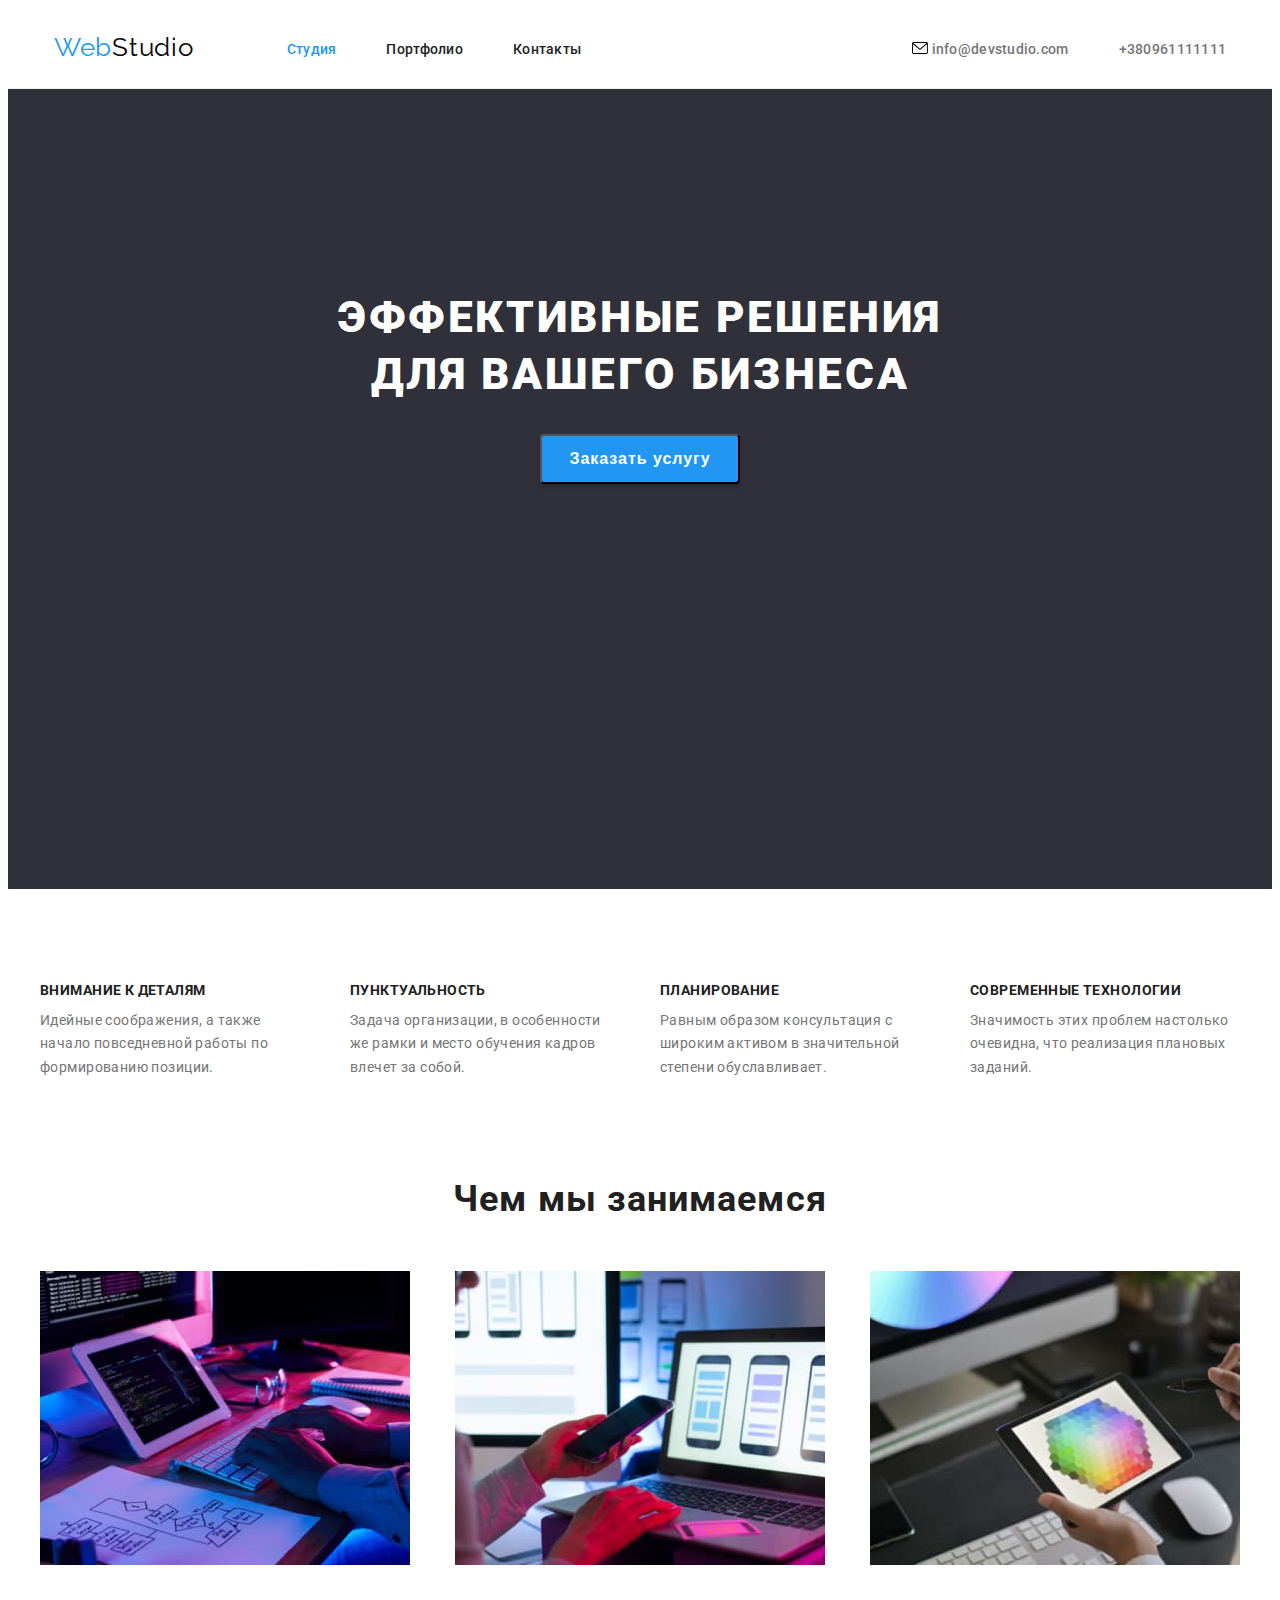
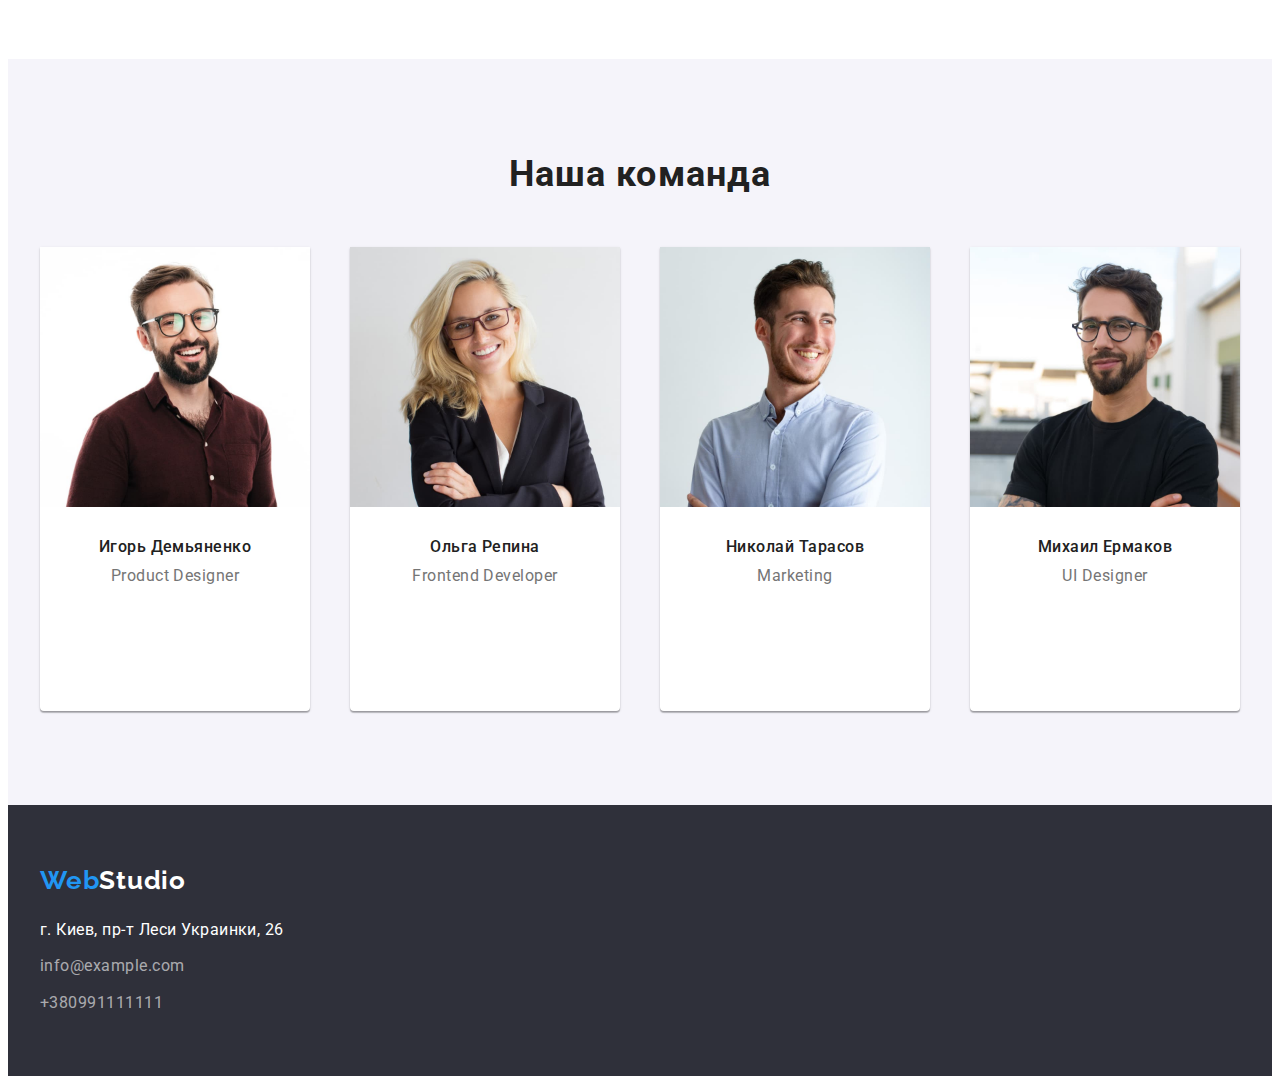
==== commit dcb3314b: "14,12,,,16,47" ====
--- a/index.html
+++ b/index.html
@@ -30,7 +30,7 @@
                     <li class="mail">
                         <a href="mailto:info@devstudio.com" class="link-box_mail">
                             <svg class="card-icon" width="16" height="12">
-                                <use href="./img/svg/envelope.svg#icon-envelope"></use>
+                                <use href="./img/sprite.svg#icon-envelope"></use>
                             </svg>
                             info@devstudio.com
                         </a>
@@ -123,7 +123,7 @@
                                 <li class="social-link">
                                     <a class="link-icon" href="#">
                                         <svg class="social-icon" width="20" height="20">
-                                            <use href="./img/svg/instagram.svg#icon-instagram-2"></use>
+                                            <use href="./img/instagram.svg#icon-instagram"></use>
                                         </svg>
                                     </a>
                                 </li>
--- a/css/style.css
+++ b/css/style.css
@@ -124,7 +124,7 @@
         color: #757575;
     }
     
-    }
+    
     .link-box_mail,
     .link-box_phone{
         font-family: var(--primary-font);
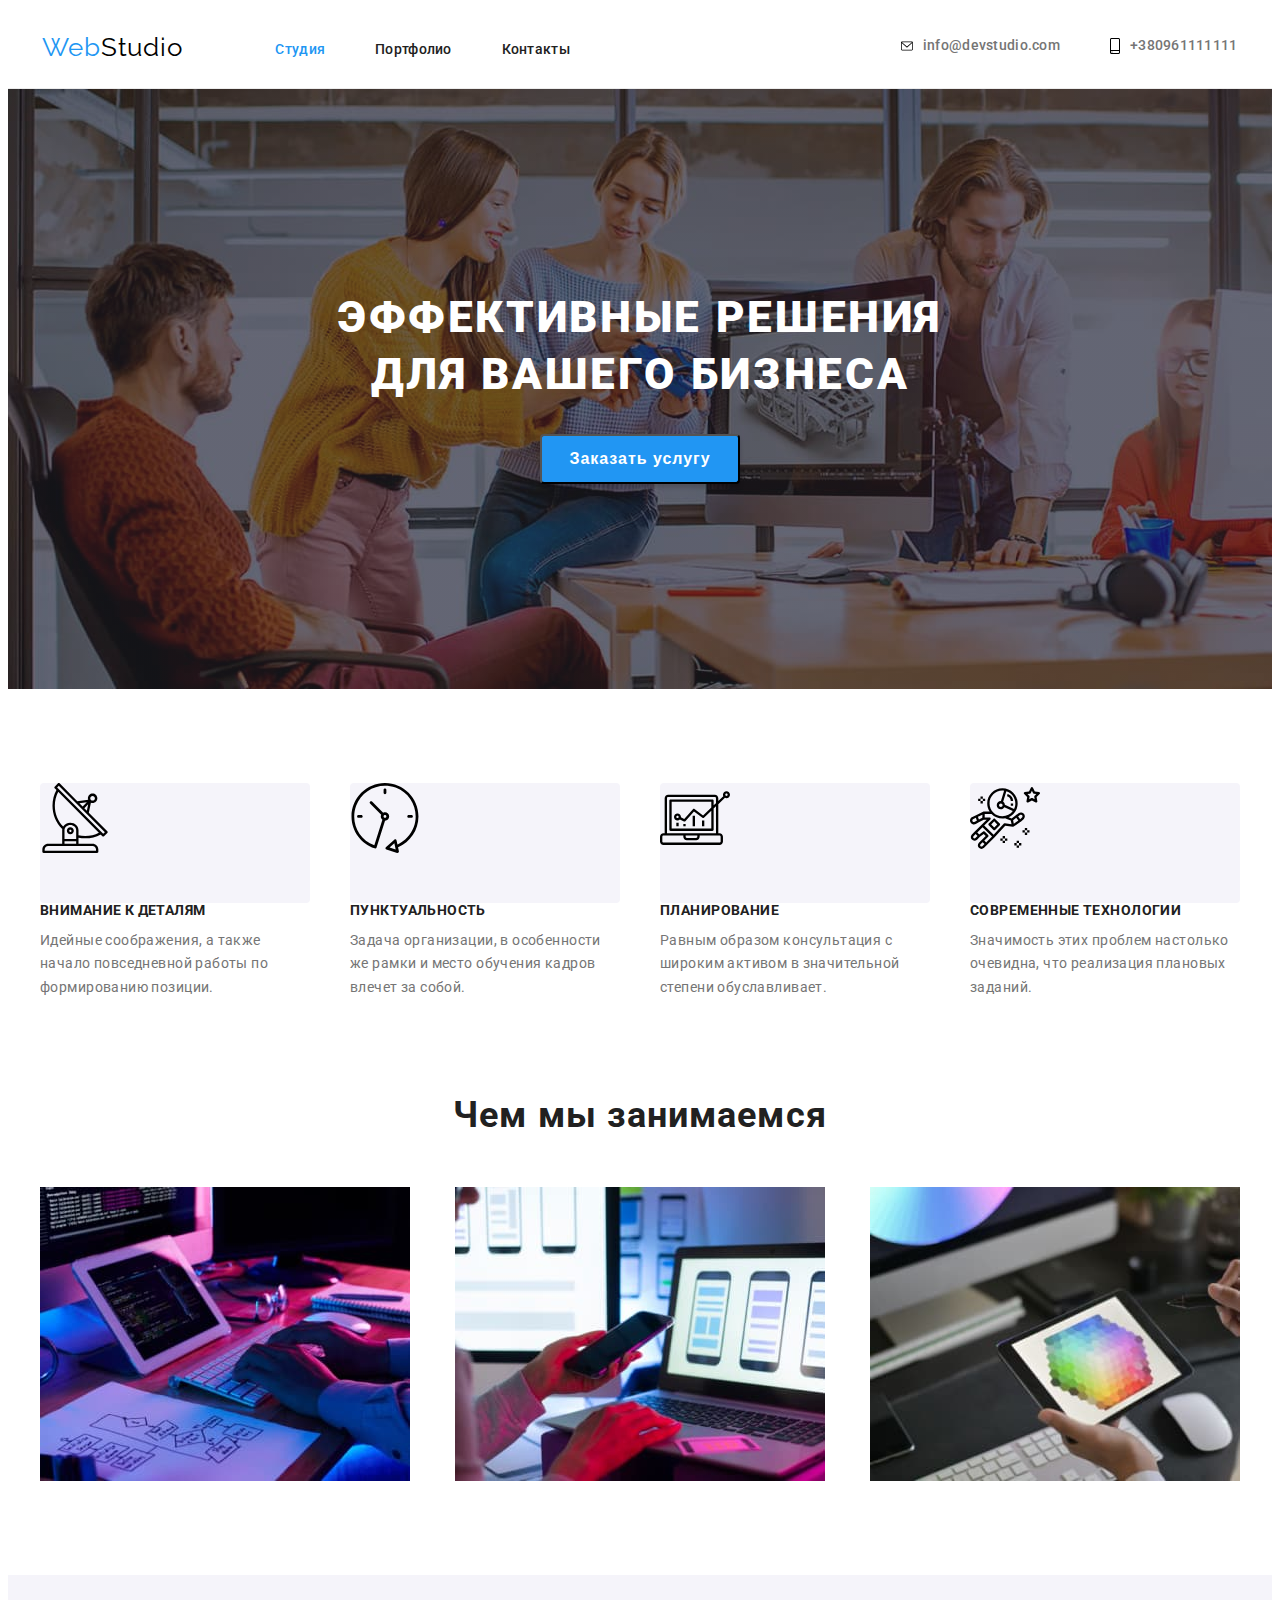
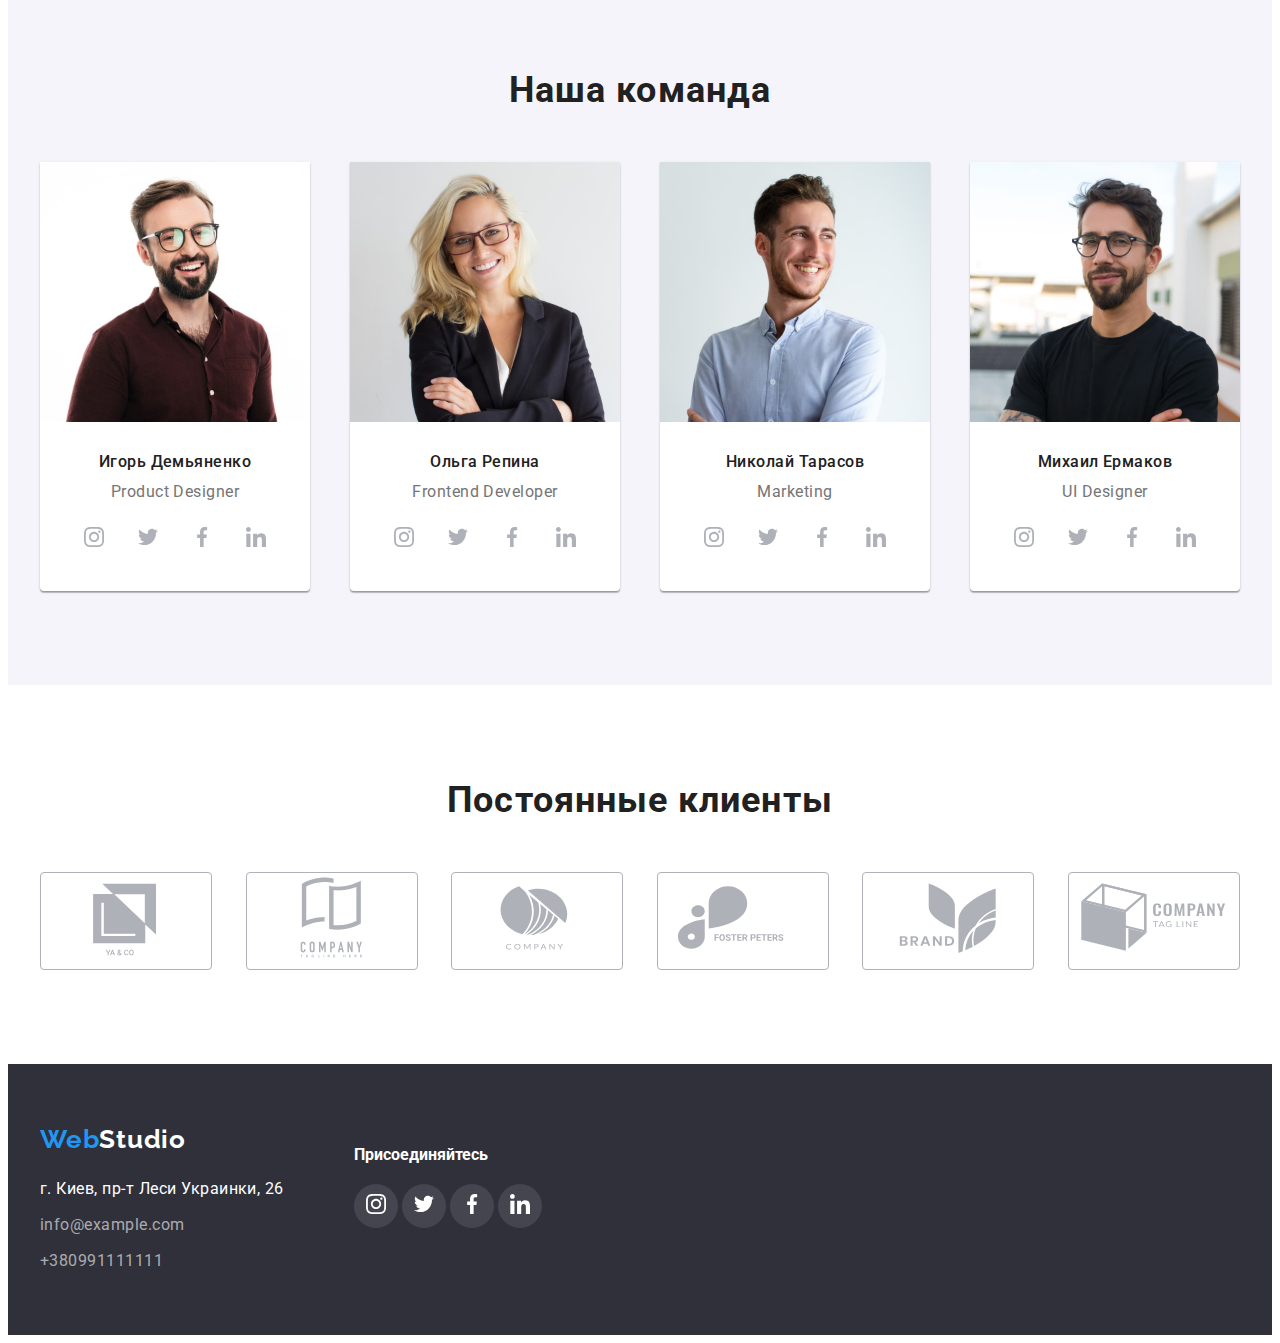
==== commit 2a8d33bc: "9,40,,,17,12" ====
--- a/index.html
+++ b/index.html
@@ -29,14 +29,19 @@
                 <ul class="link-box">
                     <li class="mail">
                         <a href="mailto:info@devstudio.com" class="link-box_mail">
-                            <svg class="card-icon" width="16" height="12">
+                            <svg class="card-icon" width="12" height="16">
                                 <use href="./img/sprite.svg#icon-envelope"></use>
                             </svg>
                             info@devstudio.com
                         </a>
                     </li>
                     <li>
-                        <a href="tel:+380961111111" class="link-box_phone">+380961111111</a>
+                        <a href="tel:+380961111111" class="link-box_phone">
+                            <svg class="card-icon" width="10" height="16">
+                                <use href="./img/sprite.svg#icon-smartphone"></use>
+                            </svg>
+                            +380961111111
+                        </a>
                     </li>
                 </ul>
             </nav>
@@ -60,20 +65,40 @@
         
         <section class="work-tools">
             <div class="container">
-                <ul class="work-tools_box ">
+                <ul class="work-tools_box">
                     <li class="work-tools_list">
+                        <div class="work-tools-icon" href="#">
+                            <svg class="tools-icon" height="120">
+                                <use href="./img/sprite.svg#icon-antenna" width="70" height="70"></use>
+                            </svg>
+                        </div>
                         <h3 class="work-tools_name">Внимание к деталям</h3>
                         <p class="work-tools_text">Идейные соображения, а также начало повседневной работы по формированию позиции.</p>
                     </li>
                     <li class="work-tools_list">
+                        <div class="work-tools-icon" href="#">
+                            <svg class="tools-icon" height="120">
+                                <use href="./img/sprite.svg#icon-clock" width="70" height="70"></use>
+                            </svg>
+                        </div>
                         <h3 class="work-tools_name">Пунктуальность</h3>
                         <p class="work-tools_text">Задача организации, в особенности же рамки и место обучения кадров влечет за собой.</p>
                     </li>
                     <li class="work-tools_list">
+                        <div class="work-tools-icon" href="#">
+                            <svg class="tools-icon" height="120">
+                                <use href="./img/sprite.svg#icon-diagram" width="70" height="70"></use>
+                            </svg>
+                        </div>
                         <h3 class="work-tools_name">Планирование</h3>
                         <p class="work-tools_text">Равным образом консультация с широким активом в значительной степени обуславливает.</p>
                     </li>
                     <li class="work-tools_list">
+                        <div class="work-tools-icon" href="#">
+                            <svg class="tools-icon" height="120">
+                                <use href="./img/sprite.svg#icon-astronaut" width="70" height="70"></use>
+                            </svg>
+                        </div>
                         <h3 class="work-tools_name">Современные технологии</h3>
                         <p class="work-tools_text">Значимость этих проблем настолько очевидна, что реализация плановых заданий.</p>
                     </li>
@@ -123,28 +148,28 @@
                                 <li class="social-link">
                                     <a class="link-icon" href="#">
                                         <svg class="social-icon" width="20" height="20">
-                                            <use href="./img/instagram.svg#icon-instagram"></use>
-                                        </svg>
-                                    </a>
-                                </li>
-                                <li class="social-link">
-                                    <a class="link-icon" href="#">
-                                        <svg class="social-icon" width="20" height="20">
-                                            <use href="./img/svg/instagram.svg#icon-instagram-2"></use>
-                                        </svg>
-                                    </a>
-                                </li>
-                                <li class="social-link">
-                                    <a class="link-icon" href="#">
-                                        <svg class="social-icon" width="20" height="20">
-                                            <use href="./img/svg/instagram.svg#icon-instagram-2"></use>
-                                        </svg>
-                                    </a>
-                                </li>
-                                <li class="social-link">
-                                    <a class="link-icon" href="#">
-                                        <svg class="social-icon" width="20" height="20">
-                                            <use href="./img/svg/instagram.svg#icon-instagram-2"></use>
+                                            <use href="./img/sprite.svg#icon-instagram"></use>
+                                        </svg>
+                                    </a>
+                                </li>
+                                <li class="social-link">
+                                    <a class="link-icon" href="#">
+                                        <svg class="social-icon" width="20" height="20">
+                                            <use href="./img/sprite.svg#icon-twitter"></use>
+                                        </svg>
+                                    </a>
+                                </li>
+                                <li class="social-link">
+                                    <a class="link-icon" href="#">
+                                        <svg class="social-icon" width="20" height="20">
+                                            <use href="img/sprite.svg#icon-facebook"></use>
+                                        </svg>
+                                    </a>
+                                </li>
+                                <li class="social-link">
+                                    <a class="link-icon" href="#">
+                                        <svg class="social-icon" width="20" height="20">
+                                            <use href="./img/sprite.svg#icon-linkedin"></use>
                                         </svg>
                                     </a>
                                 </li>
@@ -159,6 +184,36 @@
                             height="260">
                             <h3 class="team-member-name">Ольга Репина</h3>
                             <p class="team-member-specification">Frontend Developer</p>
+                            <ul class="social-links">
+                                <li class="social-link">
+                                    <a class="link-icon" href="#">
+                                        <svg class="social-icon" width="20" height="20">
+                                            <use href="./img/sprite.svg#icon-instagram"></use>
+                                        </svg>
+                                    </a>
+                                </li>
+                                <li class="social-link">
+                                    <a class="link-icon" href="#">
+                                        <svg class="social-icon" width="20" height="20">
+                                            <use href="./img/sprite.svg#icon-twitter"></use>
+                                        </svg>
+                                    </a>
+                                </li>
+                                <li class="social-link">
+                                    <a class="link-icon" href="#">
+                                        <svg class="social-icon" width="20" height="20">
+                                            <use href="img/sprite.svg#icon-facebook"></use>
+                                        </svg>
+                                    </a>
+                                </li>
+                                <li class="social-link">
+                                    <a class="link-icon" href="#">
+                                        <svg class="social-icon" width="20" height="20">
+                                            <use href="./img/sprite.svg#icon-linkedin"></use>
+                                        </svg>
+                                    </a>
+                                </li>
+                            </ul>
                         </div>
                     </li>
                     <li class="team-item">
@@ -168,6 +223,36 @@
                             height="260">
                             <h3 class="team-member-name">Николай Тарасов</h3>
                             <p class="team-member-specification">Marketing</p>
+                            <ul class="social-links">
+                                <li class="social-link">
+                                    <a class="link-icon" href="#">
+                                        <svg class="social-icon" width="20" height="20">
+                                            <use href="./img/sprite.svg#icon-instagram"></use>
+                                        </svg>
+                                    </a>
+                                </li>
+                                <li class="social-link">
+                                    <a class="link-icon" href="#">
+                                        <svg class="social-icon" width="20" height="20">
+                                            <use href="./img/sprite.svg#icon-twitter"></use>
+                                        </svg>
+                                    </a>
+                                </li>
+                                <li class="social-link">
+                                    <a class="link-icon" href="#">
+                                        <svg class="social-icon" width="20" height="20">
+                                            <use href="img/sprite.svg#icon-facebook"></use>
+                                        </svg>
+                                    </a>
+                                </li>
+                                <li class="social-link">
+                                    <a class="link-icon" href="#">
+                                        <svg class="social-icon" width="20" height="20">
+                                            <use href="./img/sprite.svg#icon-linkedin"></use>
+                                        </svg>
+                                    </a>
+                                </li>
+                            </ul>
                         </div>
                     </li>
                     <li class="team-item">
@@ -177,7 +262,89 @@
                             height="260">
                             <h3 class="team-member-name">Михаил Ермаков</h3>
                             <p class="team-member-specification">UI Designer</p>
-                        </div>
+                            <ul class="social-links">
+                                <li class="social-link">
+                                    <a class="link-icon" href="#">
+                                        <svg class="social-icon" width="20" height="20">
+                                            <use href="./img/sprite.svg#icon-instagram"></use>
+                                        </svg>
+                                    </a>
+                                </li>
+                                <li class="social-link">
+                                    <a class="link-icon" href="#">
+                                        <svg class="social-icon" width="20" height="20">
+                                            <use href="./img/sprite.svg#icon-twitter"></use>
+                                        </svg>
+                                    </a>
+                                </li>
+                                <li class="social-link">
+                                    <a class="link-icon" href="#">
+                                        <svg class="social-icon" width="20" height="20">
+                                            <use href="img/sprite.svg#icon-facebook"></use>
+                                        </svg>
+                                    </a>
+                                </li>
+                                <li class="social-link">
+                                    <a class="link-icon" href="#">
+                                        <svg class="social-icon" width="20" height="20">
+                                            <use href="./img/sprite.svg#icon-linkedin"></use>
+                                        </svg>
+                                    </a>
+                                </li>
+                            </ul>
+                        </div>
+                    </li>
+                </ul>
+            </div>
+        </section>
+
+        <!-- Постоянные клиенты -->
+
+        <section class="regular-customers">
+            <h2>Постоянные клиенты</h2>
+            <div class="container">
+                <ul class="customer-box">
+                    <li class="customers-list">
+                        <a class="customer-link" href="#">
+                            <svg width="170" height="92">
+                                <use href="img/sprite.svg#icon-Logo1"></use>
+                            </svg>
+                        </a>
+                    </li>
+                    <li class="customers-list">
+                        <a class="customer-link" href="#">
+                            <svg width="170" height="92">
+                                <use href="img/sprite.svg#icon-Logo2"></use>
+                            </svg>
+                        </a>
+                    </li>
+                    <li class="customers-list">
+                        <a class="customer-link" href="#">
+                            <svg width="170" height="92">
+                                <use href="img/sprite.svg#icon-Logo3"></use>
+                            </svg>
+                        </a>
+                    </li>
+                    <li class="customers-list">
+                        <a class="customer-link" href="#">
+                            <svg width="170" height="92">
+                                <use href="img/sprite.svg#icon-Logo4"></use>
+                            </svg>
+                        </a>
+                    </li>
+                    <li class="customers-list">
+                        <a class="customer-link" href="#">
+                            <svg width="170" height="92">
+                                <use href="img/sprite.svg#icon-Logo5"></use>
+                            </svg>
+                        </a>
+                    </li>
+                    <li class="customers-list">
+                        <a class="customer-link" href="#">
+                            <svg width="170" height="92">
+                                <use href="img/sprite.svg#icon-Logo6"></use>
+                            </svg>
+                        </a>
                     </li>
                 </ul>
             </div>
@@ -188,21 +355,56 @@
 
     
     <footer class="footer">
-        <div class="container">
-            <a class="logo-footer" href="index.html"> <span class="web-style-footer">Web</span><span class="studio-style-footer">Studio</span> </a>
-            <address>
+        <div class="container column">
+            <div class="nav-footer">
+                <a class="logo-footer" href="index.html"> <span class="web-style-footer">Web</span><span class="studio-style-footer">Studio</span> </a>
+                <address>
+                    <ul>
+                        <li class="footer-box">
+                            <p class="footer-link location">г. Киев, пр-т Леси Украинки, 26</p>
+                        </li>
+                        <li class="footer-box">
+                            <a class="footer-link" href="mailto:info@example.com">info@example.com</a>
+                        </li>
+                        <li class="footer-box">
+                            <a class="footer-link" href="tel:+380991111111">+380991111111</a>
+                        </li>
+                    </ul>
+                </address>
+            </div>
+            <div>
+                <h4 class="footer-icon-name">Присоединяйтесь</h4>
                 <ul>
-                    <li class="footer-box">
-                        <p class="footer-link location">г. Киев, пр-т Леси Украинки, 26</p>
-                    </li>
-                    <li class="footer-box">
-                        <a class="footer-link" href="mailto:info@example.com">info@example.com</a>
-                    </li>
-                    <li class="footer-box">
-                        <a class="footer-link" href="tel:+380991111111">+380991111111</a>
-                    </li>
-                </ul>
-            </address>
+                    <li class="social-link bkg_color">
+                        <a class="footer-social-icon" href="#">
+                            <svg width="20" height="20">
+                                <use href="./img/sprite.svg#icon-instagram"></use>
+                            </svg>
+                        </a>
+                    </li>
+                    <li class="social-link bkg_color">
+                        <a class="footer-social-icon" href="#">
+                            <svg width="20" height="20">
+                                <use href="./img/sprite.svg#icon-twitter"></use>
+                            </svg>
+                        </a>
+                    </li>
+                    <li class="social-link bkg_color">
+                        <a class="footer-social-icon" href="#">
+                            <svg width="20" height="20">
+                                <use href="img/sprite.svg#icon-facebook"></use>
+                            </svg>
+                        </a>
+                    </li>
+                    <li class="social-link bkg_color">
+                        <a class="footer-social-icon" href="#">
+                            <svg width="20" height="20">
+                                <use href="./img/sprite.svg#icon-linkedin"></use>
+                            </svg>
+                        </a>
+                    </li>
+                </ul>
+            </div>
         </div>
     </footer>
 
--- a/css/style.css
+++ b/css/style.css
@@ -10,6 +10,7 @@
 
 body {
     font-family: var(--primary-font);
+    max-width: 1600px;
 }
 
 ul,li {
@@ -110,11 +111,13 @@
         font-size: 14px;
         line-height: 1.1;
         letter-spacing: 0.02em;
-        color: var(--text-primary);}
+        color: var(--text-primary);
+    }
 
     .active-page{
         color: var(--theme-colour);
-        }
+    }
+
     .link-box{
         display: flex;
         margin-left: auto;
@@ -122,6 +125,7 @@
     
     .card-icon{
         color: #757575;
+        margin-right: 10px;
     }
     
     
@@ -134,14 +138,24 @@
         line-height: 1.1;
         letter-spacing: 0.02em;
         color: var(--text-secondary); 
-        }
-
+        display: inline-flex;
+    }
+
+    .link-box_mail:hover .card-icon,
+    .link-box_mail:focus .card-icon{
+        fill: var(--theme-colour);
+    }
+    .link-box_phone:hover .card-icon,
+    .link-box_phone:focus .card-icon{
+        fill: var(--theme-colour);
+    }
     .link-box_mail:hover,
     .link-box_mail:focus,
     .link-box_phone:hover,
     .link-box_phone:focus{
         color: var(--theme-colour);
-        }
+    }
+
     
     .link-box_mail{
         margin-right: 50px;
@@ -149,10 +163,9 @@
 
     .hero-box{
         height: 600px;
-        /* max-width: 1600px; */
         background: #2F303A;
         margin: auto;
-        padding-top: 200px;
+        background-image: linear-gradient(to right, rgba(47, 48, 58, 0.4), rgba(47, 48, 58, 0.4)), url(../img/background_image.jpg);
     }
 
     .slogan-box{
@@ -164,7 +177,8 @@
         text-transform: uppercase;
         color: #FFFFFF;
         width: 696px;
-        padding-bottom: 30px;
+        padding-top: 200px;
+        margin-bottom: 30px;
         }
 
     .button{
@@ -192,16 +206,30 @@
         margin: 0;
         padding-top: 94px;
     }
-    
-    .work-tools_box{
-        display: flex;
-        justify-content: space-between;
-    }
 
     .work-tools_list{
         width: 270px;
-        height: 101px;
-    }
+    }
+    
+    .work-tools_box{
+        display: flex;
+        justify-content: space-between;
+    }
+    
+    .tools-icon{
+        background: #F5F4FA;
+        border-radius: 4px;
+        display: flex;
+        align-items: center;
+        justify-content: center;
+    }
+    .work-tools-icon{
+        display: flex;
+        align-items: center;
+        justify-content: center
+    }
+
+
     .work-tools_name{
         font-weight: bold;
         font-size: 14px;
@@ -292,15 +320,77 @@
         
         display: flex;
         justify-content: center;
-        }
+    }
+    .social-links{
+        display: flex;
+        justify-content: space-between;
+        margin-left: 32px;
+        margin-right: 32px;
+        margin-top: 16px;
+    }
+    .social-link{
+        display: inline-flex;
+        align-items: center;
+        justify-content: center;
+        width: 44px;
+        height: 44px;
+        border-radius: 50%;
+    }
+    
+    .social-link:hover .social-icon, .social-link:focus .social-link {
+        fill: #FFFFFF;
+    }
+    .social-link:hover, .social-link:focus {
+        background-color: #2196F3;
+       }
+
+    .social-icon{
+        fill: #AFB1B8;
+    }
+
+
+    /* Постоянные клиенты */
+        
+    .regular-customers{
+        margin-top: 94px;
+        margin-bottom: 94px;
+    }
+    .customer-link{
+        fill: #AFB1B8;
+        display: inline-block;
+        border: 1px solid #AFB1B8;
+        border-radius: 4px;
+    }
+    .customer-link:focus,
+    .customer-link:hover{
+        border-color: #2196F3;
+        fill: #2196F3;
+    }
+    .customer-box{
+        display: flex;
+        justify-content: space-between;
+        margin-top: 50px;
+    }
+    .customers-list{
+        
+        box-sizing: border-box;
+        
+
+    }
+    
 
         /* Стилизирование футера */
     
     .footer{
         background: #2F303A;
         padding-top: 60px;
-        padding-bottom: 60px
-         }
+        padding-bottom: 60px;
+        
+    }
+
+    .column{
+        display: flex;
+    }
      
     .logo-footer{
         display: inline-block;
@@ -321,8 +411,16 @@
         letter-spacing: 0.03em;
         color: rgba(255, 255, 255, 0.6);
         }
+
+    .nav-footer{
+        margin-right: 70px;
+    }
+
     .location{
         color: #FFFFFF;
+    }
+    .footer-social-icon{
+        fill: #FFFFFF;
     }
     
     .footer-box{
@@ -362,7 +460,17 @@
         letter-spacing: 0.03em;
         color: #2196F3;
         }
-      
+
+    .footer-icon-name{
+        color: #FFFFFF;
+        margin-bottom: 20px;
+    }
+    .bkg_color{
+        background: rgba(255, 255, 255, 0.1);
+    }
+
+   
+
     /* Стилизирование кнопок портфолио */
 
     .buttons{
@@ -436,5 +544,3 @@
         margin-bottom: 34px;
     }
     
-    
-    /* SVG файлы */
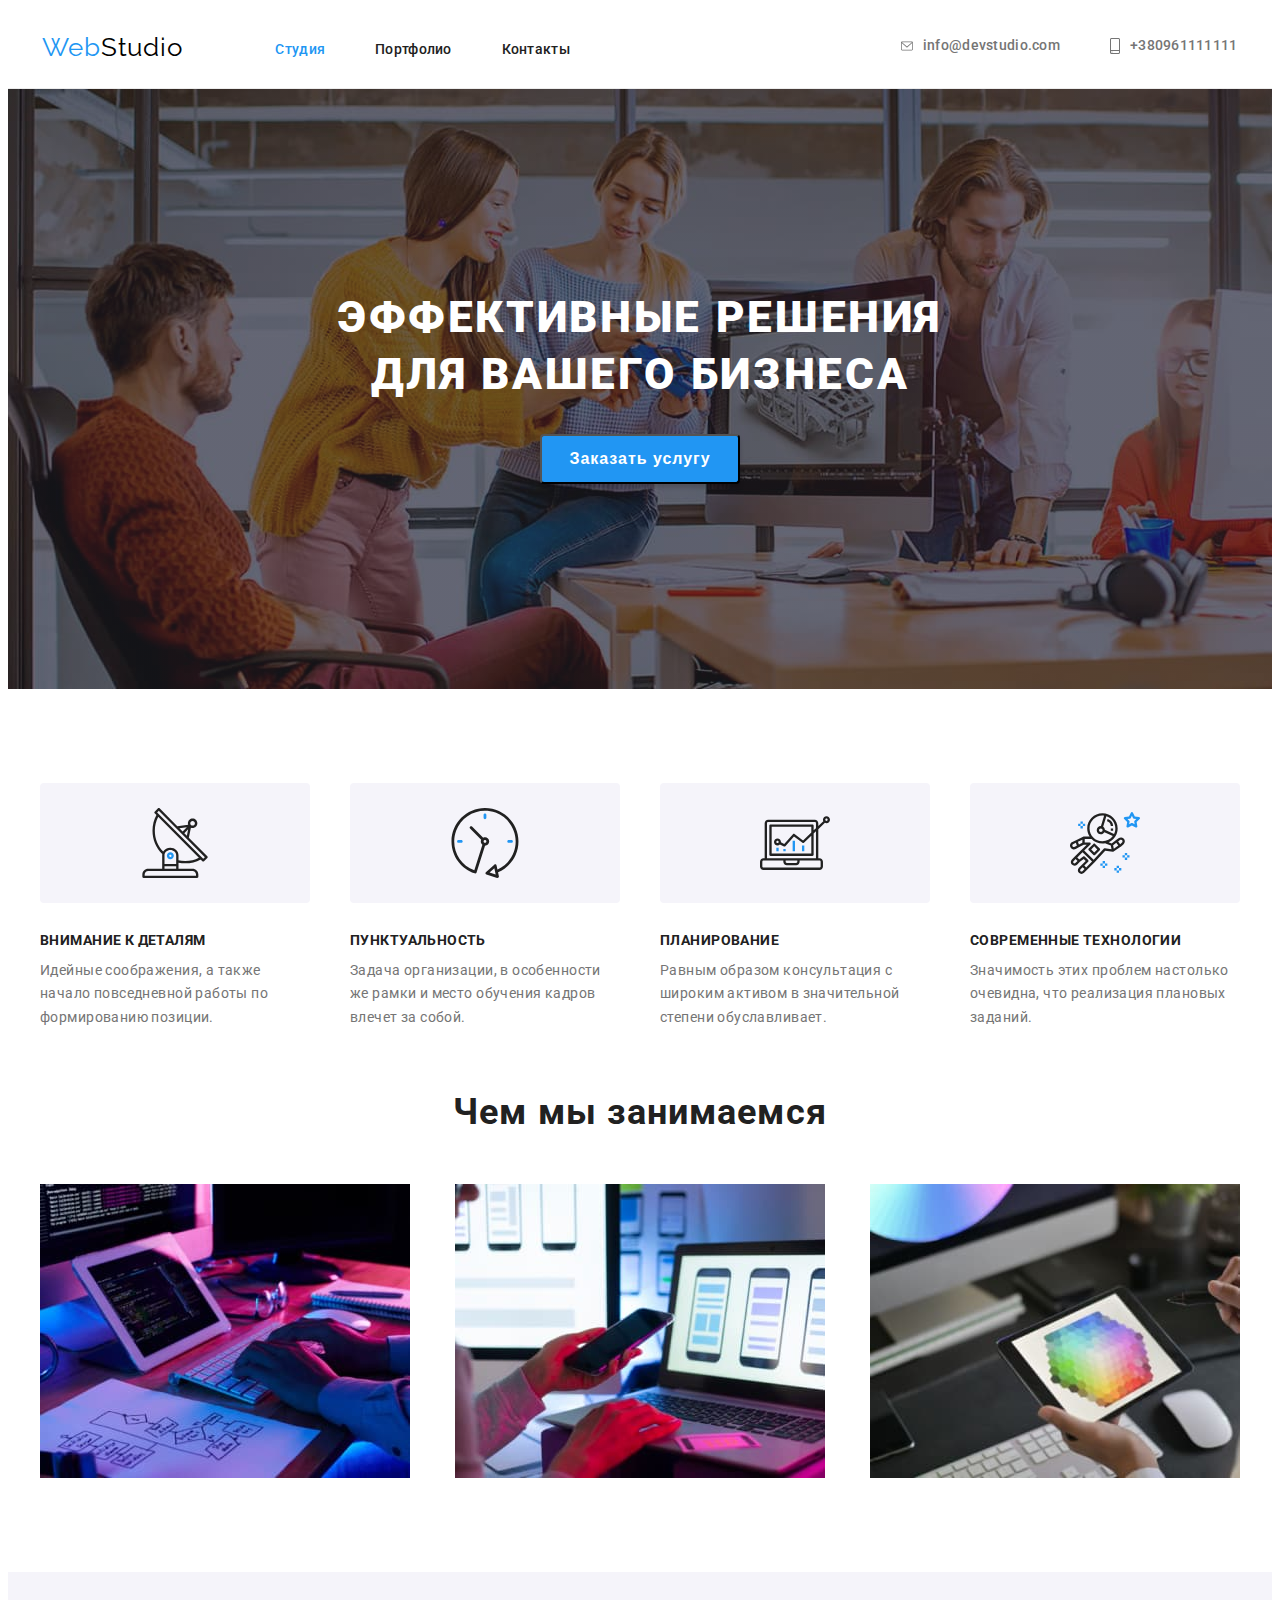
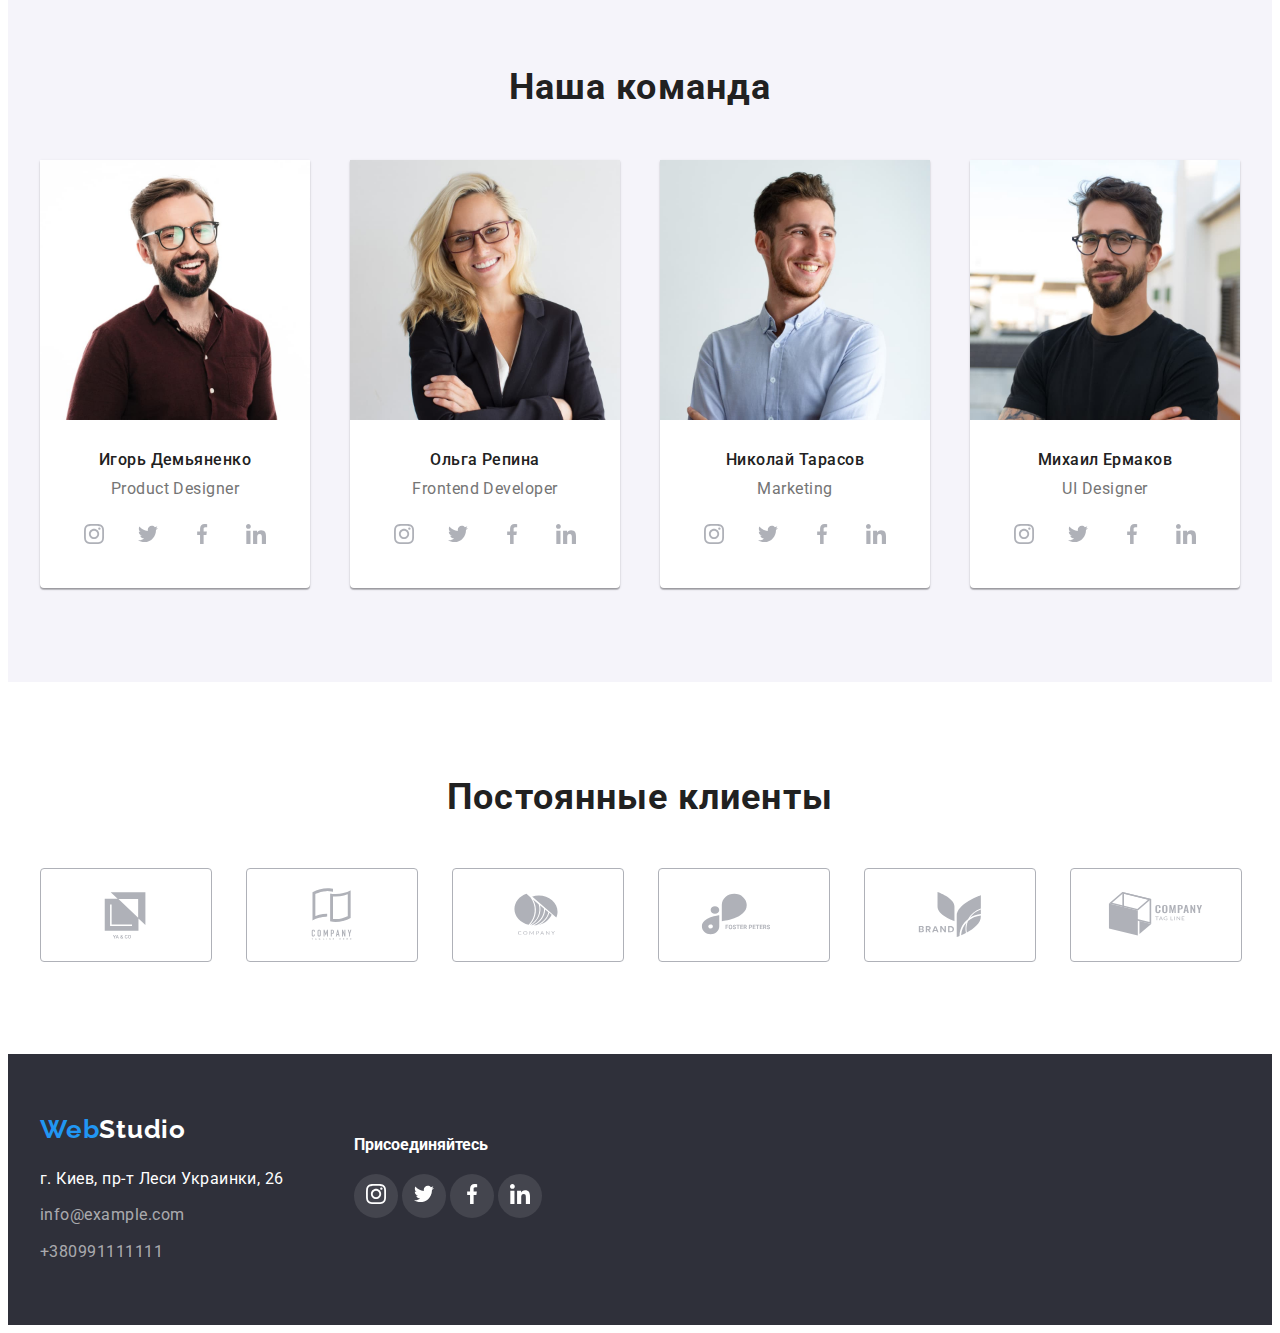
==== commit 4738cb14: "11,40,,,20,12" ====
--- a/index.html
+++ b/index.html
@@ -68,8 +68,8 @@
                 <ul class="work-tools_box">
                     <li class="work-tools_list">
                         <div class="work-tools-icon" href="#">
-                            <svg class="tools-icon" height="120">
-                                <use href="./img/sprite.svg#icon-antenna" width="70" height="70"></use>
+                            <svg class="tools-icon" width="70" height="70">
+                                <use href="./img/symbol-defs.svg#icon-antenna" width="70" height="70"></use>
                             </svg>
                         </div>
                         <h3 class="work-tools_name">Внимание к деталям</h3>
@@ -77,8 +77,8 @@
                     </li>
                     <li class="work-tools_list">
                         <div class="work-tools-icon" href="#">
-                            <svg class="tools-icon" height="120">
-                                <use href="./img/sprite.svg#icon-clock" width="70" height="70"></use>
+                            <svg class="tools-icon" width="70" height="70">
+                                <use href="./img/symbol-defs.svg#icon-clock" width="70" height="70"></use>
                             </svg>
                         </div>
                         <h3 class="work-tools_name">Пунктуальность</h3>
@@ -86,8 +86,8 @@
                     </li>
                     <li class="work-tools_list">
                         <div class="work-tools-icon" href="#">
-                            <svg class="tools-icon" height="120">
-                                <use href="./img/sprite.svg#icon-diagram" width="70" height="70"></use>
+                            <svg class="tools-icon" width="70" height="70">
+                                <use href="./img/symbol-defs.svg#icon-diagram" width="70" height="70"></use>
                             </svg>
                         </div>
                         <h3 class="work-tools_name">Планирование</h3>
@@ -95,8 +95,8 @@
                     </li>
                     <li class="work-tools_list">
                         <div class="work-tools-icon" href="#">
-                            <svg class="tools-icon" height="120">
-                                <use href="./img/sprite.svg#icon-astronaut" width="70" height="70"></use>
+                            <svg class="tools-icon" width="70" height="70">
+                                <use href="./img/symbol-defs.svg#icon-astronaut" width="70" height="70"></use>
                             </svg>
                         </div>
                         <h3 class="work-tools_name">Современные технологии</h3>
@@ -301,47 +301,47 @@
         <!-- Постоянные клиенты -->
 
         <section class="regular-customers">
-            <h2>Постоянные клиенты</h2>
+            <h2 class="customers-name">Постоянные клиенты</h2>
             <div class="container">
                 <ul class="customer-box">
                     <li class="customers-list">
                         <a class="customer-link" href="#">
-                            <svg width="170" height="92">
+                            <svg width="106" height="60">
                                 <use href="img/sprite.svg#icon-Logo1"></use>
                             </svg>
                         </a>
                     </li>
                     <li class="customers-list">
                         <a class="customer-link" href="#">
-                            <svg width="170" height="92">
+                            <svg width="106" height="60">
                                 <use href="img/sprite.svg#icon-Logo2"></use>
                             </svg>
                         </a>
                     </li>
                     <li class="customers-list">
                         <a class="customer-link" href="#">
-                            <svg width="170" height="92">
+                            <svg width="106" height="60">
                                 <use href="img/sprite.svg#icon-Logo3"></use>
                             </svg>
                         </a>
                     </li>
                     <li class="customers-list">
                         <a class="customer-link" href="#">
-                            <svg width="170" height="92">
+                            <svg width="106" height="60">
                                 <use href="img/sprite.svg#icon-Logo4"></use>
                             </svg>
                         </a>
                     </li>
                     <li class="customers-list">
                         <a class="customer-link" href="#">
-                            <svg width="170" height="92">
+                            <svg width="106" height="60">
                                 <use href="img/sprite.svg#icon-Logo5"></use>
                             </svg>
                         </a>
                     </li>
                     <li class="customers-list">
                         <a class="customer-link" href="#">
-                            <svg width="170" height="92">
+                            <svg width="106" height="60">
                                 <use href="img/sprite.svg#icon-Logo6"></use>
                             </svg>
                         </a>
--- a/css/style.css
+++ b/css/style.css
@@ -124,7 +124,7 @@
     }
     
     .card-icon{
-        color: #757575;
+        fill: #757575;
         margin-right: 10px;
     }
     
@@ -203,12 +203,13 @@
         /* Стилизирование инструментов работы */
 
     .work-tools{ 
-        margin: 0;
+        padding-bottom: 94px;
         padding-top: 94px;
     }
 
     .work-tools_list{
         width: 270px;
+        height: 120px;
     }
     
     .work-tools_box{
@@ -217,16 +218,21 @@
     }
     
     .tools-icon{
+        
+        display: flex;
+        align-items: center;
+        justify-content: center;
+        
+    }
+    .work-tools-icon{
+        display: flex;
+        align-items: center;
+        justify-content: center;
         background: #F5F4FA;
         border-radius: 4px;
-        display: flex;
-        align-items: center;
-        justify-content: center;
-    }
-    .work-tools-icon{
-        display: flex;
-        align-items: center;
-        justify-content: center
+        width: 100%;
+        height: 100%;
+        margin-bottom: 30px
     }
 
 
@@ -352,12 +358,27 @@
     /* Постоянные клиенты */
         
     .regular-customers{
-        margin-top: 94px;
-        margin-bottom: 94px;
+        padding-top: 94px;
+        padding-bottom: 94px;
+    }
+    .customers-name{
+        font-family: Roboto;
+        font-style: normal;
+        font-weight: bold;
+        font-size: 36px;
+        line-height: 42px;
+        text-align: center;
+        letter-spacing: 0.03em;
+        color: #212121;
+
     }
     .customer-link{
+        width: 100%;
+        height: 100%;
         fill: #AFB1B8;
-        display: inline-block;
+        display: flex;
+        justify-content: center;
+        align-items: center;
         border: 1px solid #AFB1B8;
         border-radius: 4px;
     }
@@ -372,7 +393,8 @@
         margin-top: 50px;
     }
     .customers-list{
-        
+        width: 170px;
+        height: 92px;
         box-sizing: border-box;
         
 
@@ -495,6 +517,11 @@
         border-radius: 4px;
         border: none;
     }
+    .button-portfolio:hover,
+    .button-portfolio:focus {
+        background-color: var(--theme-colour);
+        color: #FFFFFF;
+    }
 
     .project{
         display: flex;
@@ -524,11 +551,14 @@
     }
     .project-list{
         background: #FFFFFF;
-       
         box-sizing: border-box;
         margin-bottom: 30px;
         margin-right: 30px;
     }
+    .project-list:focus,
+    .project-list:hover {
+        box-shadow: 0px 1px 1px rgba(0, 0, 0, 0.12), 0px 4px 4px rgba(0, 0, 0, 0.06), 1px 4px 6px rgba(0, 0, 0, 0.16);
+    }
     .project-list:nth-child(3n+3) {
         margin-right: 0px;
     }
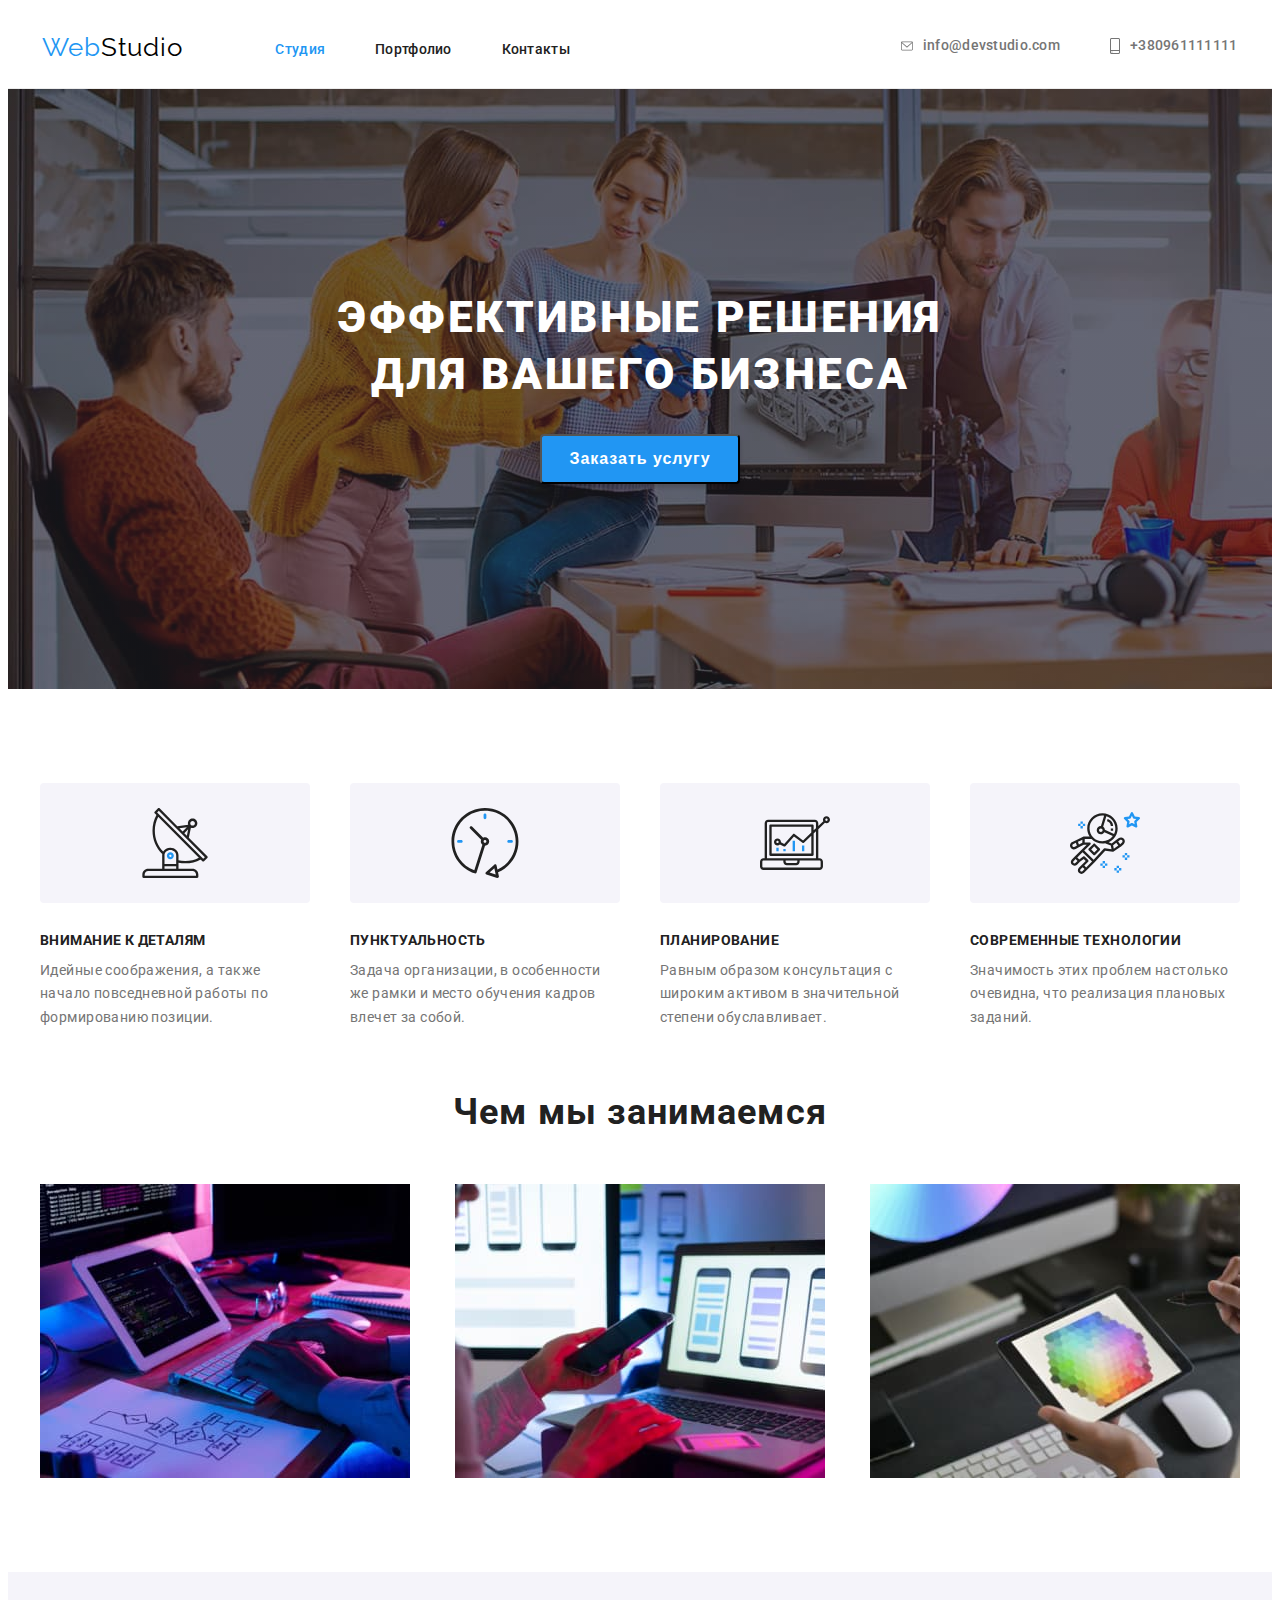
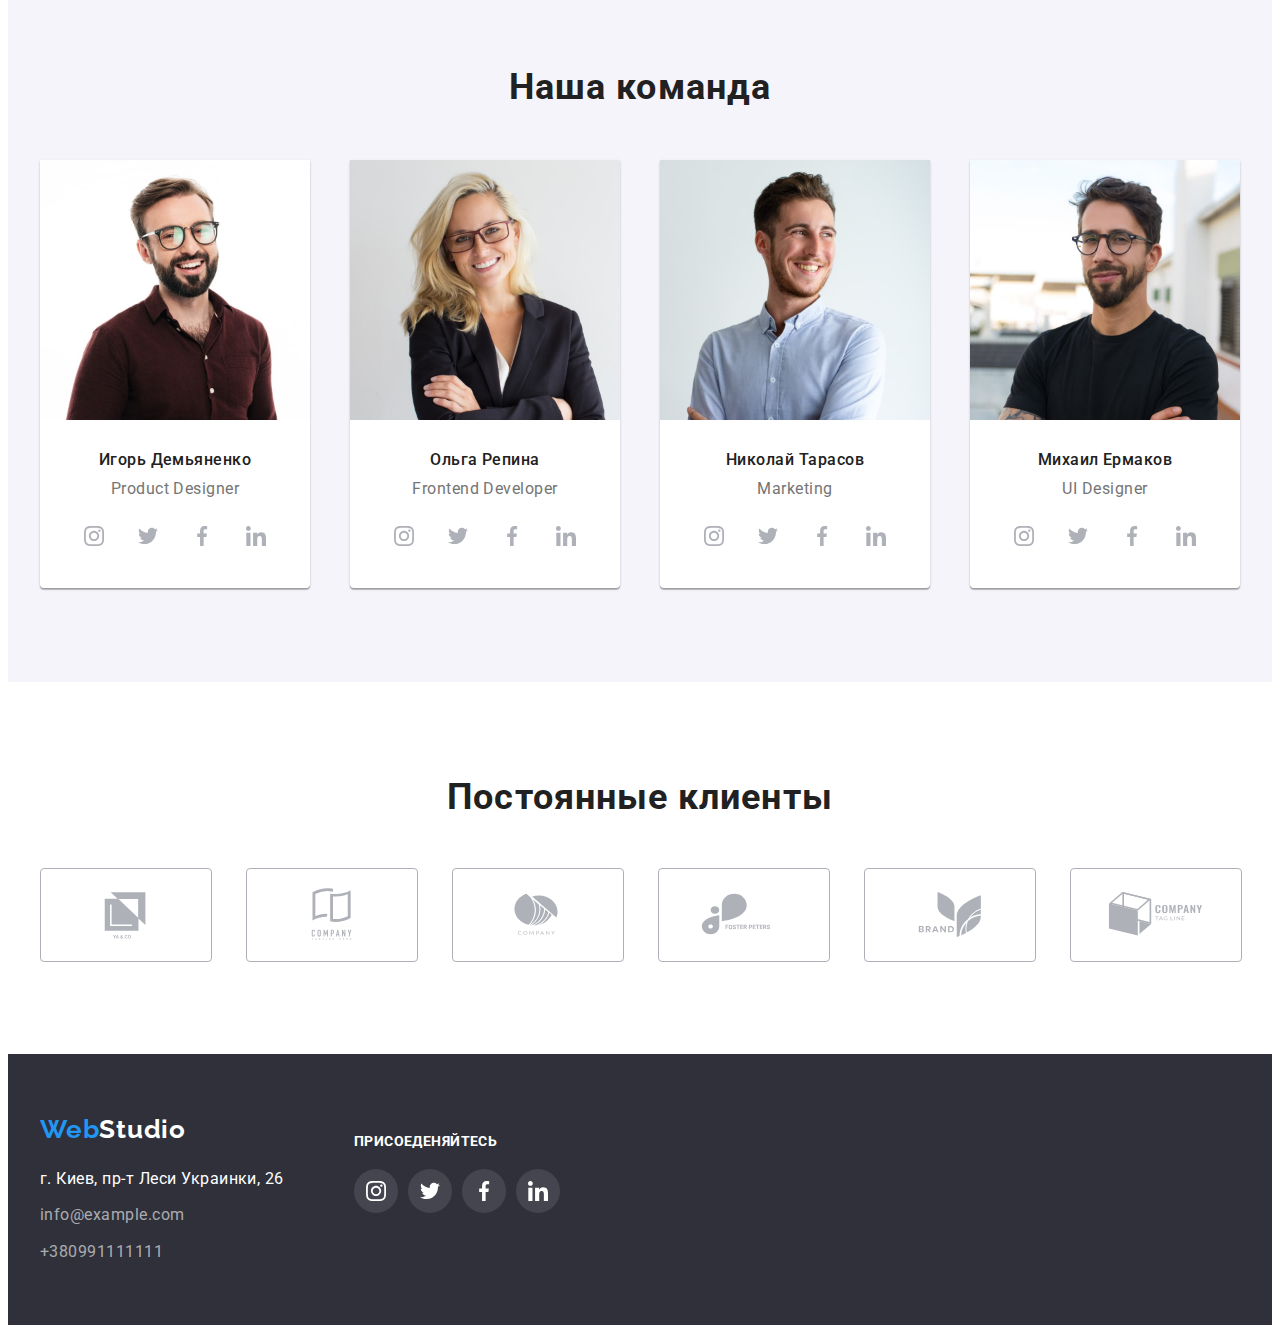
==== commit 249970a4: "22,46,,,20,12" ====
--- a/index.html
+++ b/index.html
@@ -301,8 +301,8 @@
         <!-- Постоянные клиенты -->
 
         <section class="regular-customers">
-            <h2 class="customers-name">Постоянные клиенты</h2>
             <div class="container">
+                <h2 class="customers-name">Постоянные клиенты</h2>
                 <ul class="customer-box">
                     <li class="customers-list">
                         <a class="customer-link" href="#">
@@ -373,32 +373,32 @@
                 </address>
             </div>
             <div>
-                <h4 class="footer-icon-name">Присоединяйтесь</h4>
-                <ul>
-                    <li class="social-link bkg_color">
-                        <a class="footer-social-icon" href="#">
-                            <svg width="20" height="20">
+                <h4 class="footer-icon-name">ПРИСОЕДЕНЯЙТЕСЬ</h4>
+                <ul class="social-links in-footer">
+                    <li class="social-link">
+                        <a class="link-icon foot" href="#">
+                            <svg class="social-icon in-foot" width="20" height="20">
                                 <use href="./img/sprite.svg#icon-instagram"></use>
                             </svg>
                         </a>
                     </li>
-                    <li class="social-link bkg_color">
-                        <a class="footer-social-icon" href="#">
-                            <svg width="20" height="20">
+                    <li class="social-link">
+                        <a class="link-icon foot" href="#">
+                            <svg class="social-icon in-foot" width="20" height="20">
                                 <use href="./img/sprite.svg#icon-twitter"></use>
                             </svg>
                         </a>
                     </li>
-                    <li class="social-link bkg_color">
-                        <a class="footer-social-icon" href="#">
-                            <svg width="20" height="20">
+                    <li class="social-link">
+                        <a class="link-icon foot" href="#">
+                            <svg class="social-icon in-foot" width="20" height="20">
                                 <use href="img/sprite.svg#icon-facebook"></use>
                             </svg>
                         </a>
                     </li>
-                    <li class="social-link bkg_color">
-                        <a class="footer-social-icon" href="#">
-                            <svg width="20" height="20">
+                    <li class="social-link">
+                        <a class="link-icon foot" href="#">
+                            <svg class="social-icon in-foot" width="20" height="20">
                                 <use href="./img/sprite.svg#icon-linkedin"></use>
                             </svg>
                         </a>
--- a/css/style.css
+++ b/css/style.css
@@ -10,7 +10,6 @@
 
 body {
     font-family: var(--primary-font);
-    max-width: 1600px;
 }
 
 ul,li {
@@ -166,6 +165,7 @@
         background: #2F303A;
         margin: auto;
         background-image: linear-gradient(to right, rgba(47, 48, 58, 0.4), rgba(47, 48, 58, 0.4)), url(../img/background_image.jpg);
+        max-width: 1600px;
     }
 
     .slogan-box{
@@ -323,7 +323,6 @@
         letter-spacing: 0.03em;
         color: var(--text-secondary);
         padding-top: 10px;
-        
         display: flex;
         justify-content: center;
     }
@@ -335,6 +334,18 @@
         margin-top: 16px;
     }
     .social-link{
+      display: flex;  
+        
+    }
+    
+    .link-icon:hover .social-icon,
+    .link-icon:focus .social-icon {
+        fill: #FFFFFF;
+    }
+    .link-icon:hover, .link-icon:focus {
+        background-color: #2196F3;
+    }
+    .link-icon{
         display: inline-flex;
         align-items: center;
         justify-content: center;
@@ -342,18 +353,11 @@
         height: 44px;
         border-radius: 50%;
     }
-    
-    .social-link:hover .social-icon, .social-link:focus .social-link {
-        fill: #FFFFFF;
-    }
-    .social-link:hover, .social-link:focus {
-        background-color: #2196F3;
-       }
 
     .social-icon{
         fill: #AFB1B8;
     }
-
+    
 
     /* Постоянные клиенты */
         
@@ -426,7 +430,7 @@
         }
 
     .footer-link{
-        display: inline-block;
+        display: flex;
         font-style: normal;
         font-weight: 400;
         line-height: 1.7;
@@ -441,8 +445,16 @@
     .location{
         color: #FFFFFF;
     }
-    .footer-social-icon{
+    .in-footer{
+        margin-left: 0px;
+    }
+    .in-foot{
         fill: #FFFFFF;
+    }
+
+    .foot{
+        background: rgba(255, 255, 255, 0.1);
+        margin-right: 10px;
     }
     
     .footer-box{
@@ -451,11 +463,6 @@
 
     .footer-box:last-child {
         margin-bottom: 0;
-        }
-
-    .footer-link:hover,
-    .footer-link:focus {
-        color: #FFFFFF;
         }
     
 
@@ -486,10 +493,14 @@
     .footer-icon-name{
         color: #FFFFFF;
         margin-bottom: 20px;
-    }
-    .bkg_color{
-        background: rgba(255, 255, 255, 0.1);
-    }
+        font-family: Roboto;
+        font-style: normal;
+        font-weight: bold;
+        font-size: 14px;
+        line-height: 16px;
+        letter-spacing: 0.03em;
+    }
+    
 
    
 
